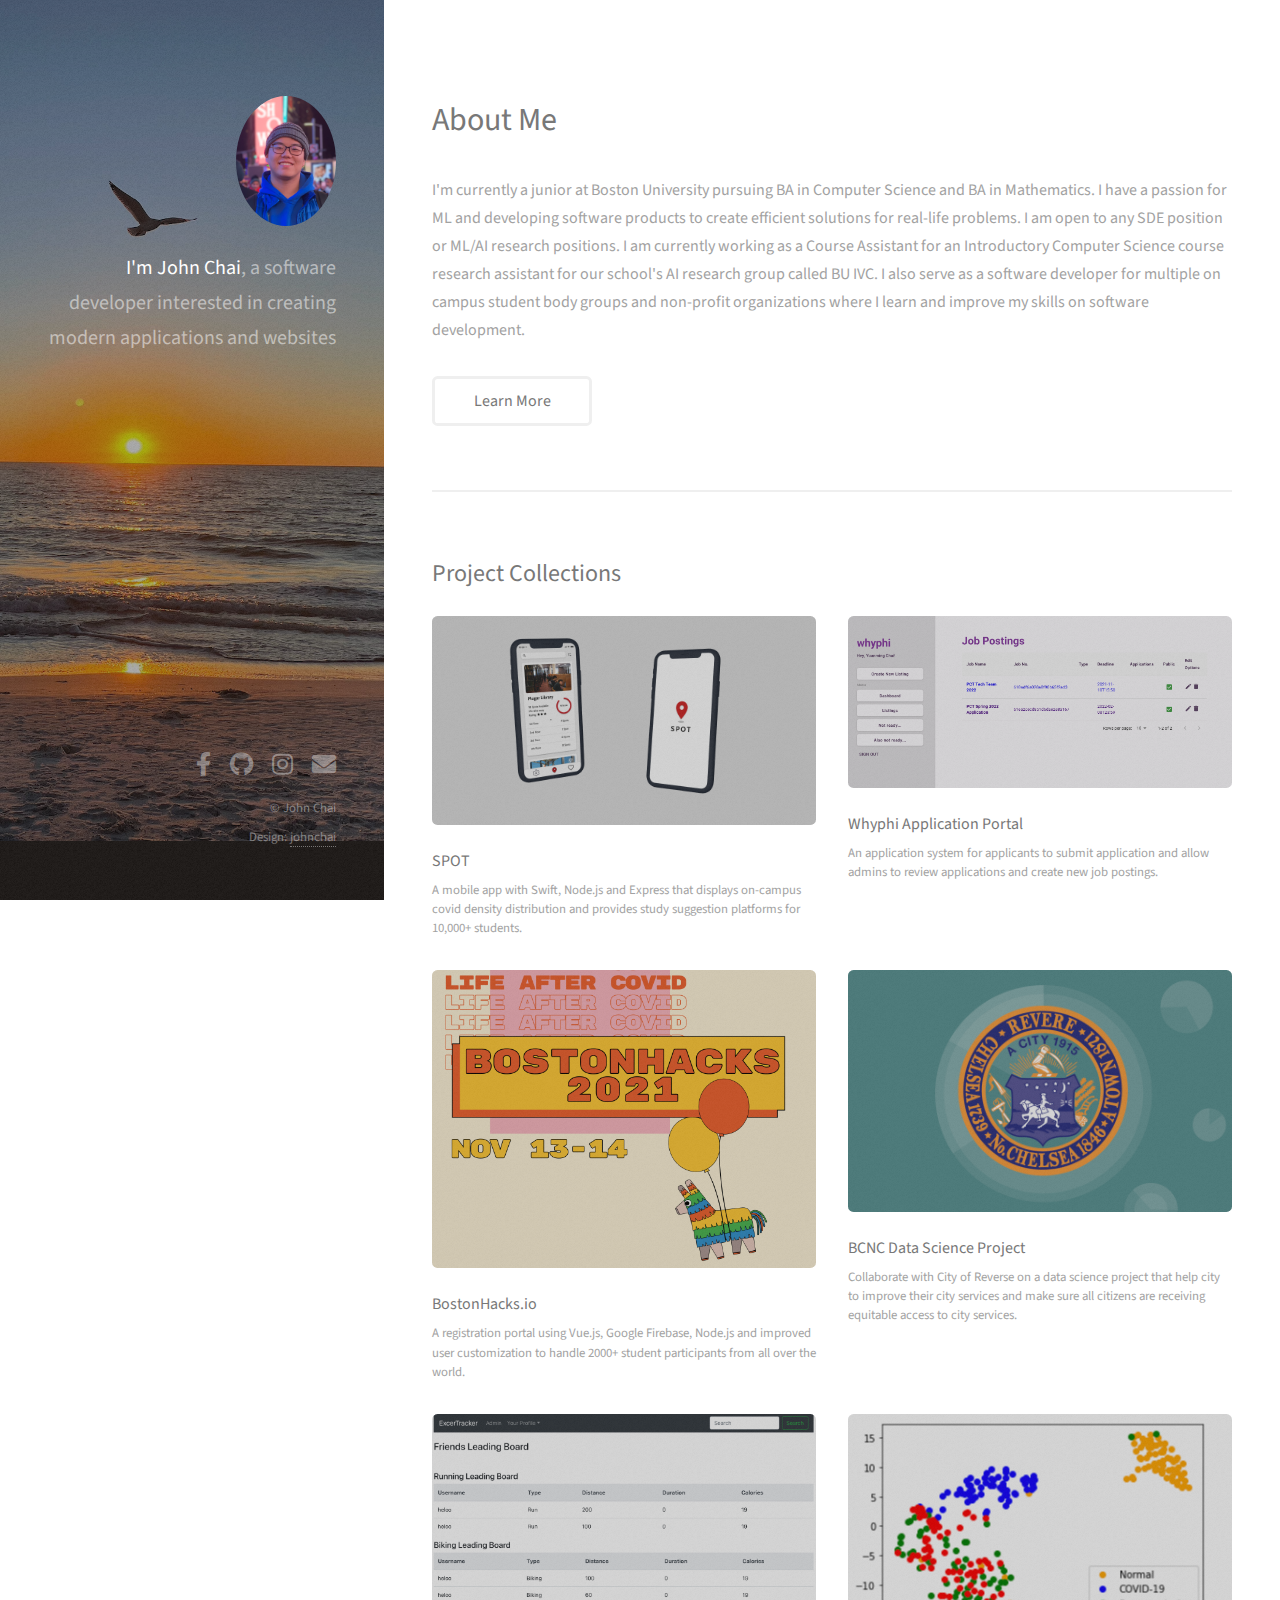
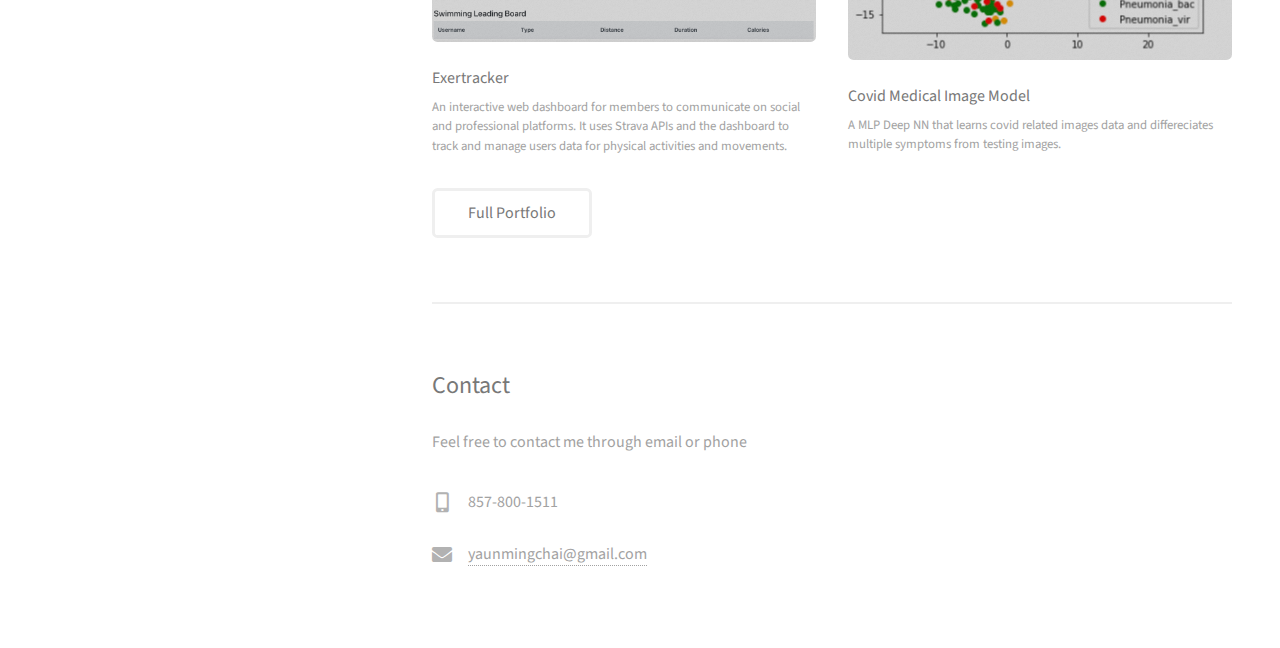
==== index.html @ cd7d4462 "reconfigure" ====
<!DOCTYPE HTML>
<!--
	Strata by HTML5 UP
	html5up.net | @ajlkn
	Free for personal and commercial use under the CCA 3.0 license (html5up.net/license)
-->
<html>
	<head>
		<title>John Chai</title>
		<meta charset="utf-8" />
		<meta name="viewport" content="width=device-width, initial-scale=1, user-scalable=no" />
		<link rel="stylesheet" href="assets/css/main.css" />
	</head>
	<body class="is-preload">

		<!-- Header -->
			<header id="header">
				<div class="inner">
					<a href="#" class="image avatar"><img src="images/avatar.jpg" alt="" /></a>
					<h1><strong>I'm John Chai</strong>, a software developer interested in creating modern applications and websites<br />
			
				</div>
			</header>

		<!-- Main -->
			<div id="main">

				<!-- One -->
					<section id="one">
						<header class="major">
							<h2>About Me</h2>
						</header>
						<p>I'm currently a junior at Boston University pursuing BA in Computer Science and BA in Mathematics. 
						I have a passion for ML and developing software products to create efficient solutions for real-life problems. I am 
						open to any SDE position or ML/AI research positions. I am currently working as a Course Assistant for an Introductory Computer Science course research assistant for our school's AI research group called BU IVC.
						I also serve as a software developer for multiple on campus student body groups and non-profit organizations where I learn and improve my skills on software development.</p>
						<ul class="actions">
							<li><a href="#" class="button">Learn More</a></li>
						</ul>
					</section>

				
					<!-- <section id="one-p2">
						<header class="major">
							<h2>Experiences</h2>
						</header>
						<hr />
							<h4>RedHat - Software Engineer</h4>
							<h4>BU Spark - Product Manager</h4>
							<h4>BU IVC - Research Assistant</h4>
						<hr />
					</section> -->

				<!-- Two -->
					<section id="two">
						<h2>Project Collections</h2>
						<div class="row">
							<article class="col-6 col-12-xsmall work-item">
								<a href="images/fulls/spot-app.jpg" class="image fit thumb"><img src="images/thumbs/spot-app.jpg" alt="" /></a>
								<a href="https://github.com/Spark-Spot"><h3>SPOT</h3></a>
								<p>A mobile app with Swift, Node.js and Express that displays on-campus covid density distribution and provides study suggestion platforms for 10,000+ students.</p>
							</article>
							<article class="col-6 col-12-xsmall work-item">
								<a href="images/fulls/why-phi.jpg" class="image fit thumb"><img src="images/thumbs/why-phi.jpg" alt="" /></a>
								<a href="https://www.why-phi.com/"><h3>Whyphi Application Portal</h3></a>
								<p>An application system for applicants to submit application and allow admins to review applications and create new job postings.</p>
							</article>
							<article class="col-6 col-12-xsmall work-item">
								<a href="images/fulls/bostonhacks.jpg" class="image fit thumb"><img src="images/thumbs/bostonhacks.jpg" alt="" /></a>
								<a href="https://bostonhacks.io/"><h3>BostonHacks.io</h3></a>
								<p>A registration portal using Vue.js, Google Firebase, Node.js and improved user customization to handle 2000+ student participants from all over the world.</p>
							</article>
							<article class="col-6 col-12-xsmall work-item">
								<a href="images/fulls/ds.jpg" class="image fit thumb"><img src="images/thumbs/ds.jpg" alt="" /></a>
								<a href="https://github.com/relishyeah/CS506Spring2021Repository/tree/master/City%20of%20Revere%20Service%20Data%20Project
								"><h3>BCNC Data Science Project</h3></a>
								<p>Collaborate with City of Reverse on a data science project that help city to improve their city services and make sure all citizens are receiving equitable access to city services.</p>
							</article>
							<article class="col-6 col-12-xsmall work-item">
								<a href="images/fulls/exer.jpg" class="image fit thumb"><img src="images/thumbs/exer.jpg" alt="" /></a>
								<a href="https://github.com/ychai23/exercise-tracker"><h3>Exertracker</h3></a>
								<p>An interactive web dashboard for members to communicate on social and professional platforms. It uses Strava APIs and the dashboard to track and manage users data for physical activities and movements.</p>
							</article>
							<article class="col-6 col-12-xsmall work-item">
								<a href="images/fulls/cluster.jpg" class="image fit thumb"><img src="images/thumbs/cluster.jpg" alt="" /></a>
								<a href="https://drive.google.com/drive/folders/11PbTrbh6qh9ChHrZSF-JGYAk5ODdyg8t?usp=sharing"><h3>Covid Medical Image Model</h3></a>
								<p>A MLP Deep NN that learns covid related images data and differeciates multiple symptoms from testing images.</p>
							</article>
						</div>
						<ul class="actions">
							<li><a href="https://github.com/ychai23" class="button">Full Portfolio</a></li>
						</ul>
					</section>

				<!-- Three -->
					<section id="three">
						<h2>Contact</h2>
						<p>Feel free to contact me through email or phone</p>
						<div class="row">
							<div class="col-4 col-12-small">
								<ul class="labeled-icons">
									<li>
										<h3 class="icon solid fa-mobile-alt"><span class="label">Phone</span></h3>
										857-800-1511
									</li>
									<li>
										<h3 class="icon solid fa-envelope"><span class="label">Email</span></h3>
										<a href="#">yaunmingchai@gmail.com</a>
									</li>
								</ul>
							</div>
						</div>
					</section>

				<!-- Four -->
				<!--
					<section id="four">
						<h2>Elements</h2>

						<section>
							<h4>Text</h4>
							<p>This is <b>bold</b> and this is <strong>strong</strong>. This is <i>italic</i> and this is <em>emphasized</em>.
							This is <sup>superscript</sup> text and this is <sub>subscript</sub> text.
							This is <u>underlined</u> and this is code: <code>for (;;) { ... }</code>. Finally, <a href="#">this is a link</a>.</p>
							<hr />
							<header>
								<h4>Heading with a Subtitle</h4>
								<p>Lorem ipsum dolor sit amet nullam id egestas urna aliquam</p>
							</header>
							<p>Nunc lacinia ante nunc ac lobortis. Interdum adipiscing gravida odio porttitor sem non mi integer non faucibus ornare mi ut ante amet placerat aliquet. Volutpat eu sed ante lacinia sapien lorem accumsan varius montes viverra nibh in adipiscing blandit tempus accumsan.</p>
							<header>
								<h5>Heading with a Subtitle</h5>
								<p>Lorem ipsum dolor sit amet nullam id egestas urna aliquam</p>
							</header>
							<p>Nunc lacinia ante nunc ac lobortis. Interdum adipiscing gravida odio porttitor sem non mi integer non faucibus ornare mi ut ante amet placerat aliquet. Volutpat eu sed ante lacinia sapien lorem accumsan varius montes viverra nibh in adipiscing blandit tempus accumsan.</p>
							<hr />
							<h2>Heading Level 2</h2>
							<h3>Heading Level 3</h3>
							<h4>Heading Level 4</h4>
							<h5>Heading Level 5</h5>
							<h6>Heading Level 6</h6>
							<hr />
							<h5>Blockquote</h5>
							<blockquote>Fringilla nisl. Donec accumsan interdum nisi, quis tincidunt felis sagittis eget tempus euismod. Vestibulum ante ipsum primis in faucibus vestibulum. Blandit adipiscing eu felis iaculis volutpat ac adipiscing accumsan faucibus. Vestibulum ante ipsum primis in faucibus lorem ipsum dolor sit amet nullam adipiscing eu felis.</blockquote>
							<h5>Preformatted</h5>
							<pre><code>i = 0;

while (!deck.isInOrder()) {
print 'Iteration ' + i;
deck.shuffle();
i++;
}

print 'It took ' + i + ' iterations to sort the deck.';</code></pre>
						</section>

						<section>
							<h4>Lists</h4>
							<div class="row">
								<div class="col-6 col-12-xsmall">
									<h5>Unordered</h5>
									<ul>
										<li>Dolor pulvinar etiam magna etiam.</li>
										<li>Sagittis adipiscing lorem eleifend.</li>
										<li>Felis enim feugiat dolore viverra.</li>
									</ul>
									<h5>Alternate</h5>
									<ul class="alt">
										<li>Dolor pulvinar etiam magna etiam.</li>
										<li>Sagittis adipiscing lorem eleifend.</li>
										<li>Felis enim feugiat dolore viverra.</li>
									</ul>
								</div>
								<div class="col-6 col-12-xsmall">
									<h5>Ordered</h5>
									<ol>
										<li>Dolor pulvinar etiam magna etiam.</li>
										<li>Etiam vel felis at lorem sed viverra.</li>
										<li>Felis enim feugiat dolore viverra.</li>
										<li>Dolor pulvinar etiam magna etiam.</li>
										<li>Etiam vel felis at lorem sed viverra.</li>
										<li>Felis enim feugiat dolore viverra.</li>
									</ol>
									<h5>Icons</h5>
									<ul class="icons">
										<li><a href="#" class="icon brands fa-twitter"><span class="label">Twitter</span></a></li>
										<li><a href="#" class="icon brands fa-facebook-f"><span class="label">Facebook</span></a></li>
										<li><a href="#" class="icon brands fa-instagram"><span class="label">Instagram</span></a></li>
										<li><a href="#" class="icon brands fa-github"><span class="label">Github</span></a></li>
										<li><a href="#" class="icon brands fa-dribbble"><span class="label">Dribbble</span></a></li>
										<li><a href="#" class="icon brands fa-tumblr"><span class="label">Tumblr</span></a></li>
									</ul>
								</div>
							</div>
							<h5>Actions</h5>
							<ul class="actions">
								<li><a href="#" class="button primary">Default</a></li>
								<li><a href="#" class="button">Default</a></li>
							</ul>
							<ul class="actions small">
								<li><a href="#" class="button primary small">Small</a></li>
								<li><a href="#" class="button small">Small</a></li>
							</ul>
							<div class="row">
								<div class="col-6 col-12-small">
									<ul class="actions stacked">
										<li><a href="#" class="button primary">Default</a></li>
										<li><a href="#" class="button">Default</a></li>
									</ul>
								</div>
								<div class="col-6 col-12-small">
									<ul class="actions stacked">
										<li><a href="#" class="button primary small">Small</a></li>
										<li><a href="#" class="button small">Small</a></li>
									</ul>
								</div>
								<div class="col-6 col-12-small">
									<ul class="actions stacked">
										<li><a href="#" class="button primary fit">Default</a></li>
										<li><a href="#" class="button fit">Default</a></li>
									</ul>
								</div>
								<div class="col-6 col-12-small">
									<ul class="actions stacked">
										<li><a href="#" class="button primary small fit">Small</a></li>
										<li><a href="#" class="button small fit">Small</a></li>
									</ul>
								</div>
							</div>
						</section>

						<section>
							<h4>Table</h4>
							<h5>Default</h5>
							<div class="table-wrapper">
								<table>
									<thead>
										<tr>
											<th>Name</th>
											<th>Description</th>
											<th>Price</th>
										</tr>
									</thead>
									<tbody>
										<tr>
											<td>Item One</td>
											<td>Ante turpis integer aliquet porttitor.</td>
											<td>29.99</td>
										</tr>
										<tr>
											<td>Item Two</td>
											<td>Vis ac commodo adipiscing arcu aliquet.</td>
											<td>19.99</td>
										</tr>
										<tr>
											<td>Item Three</td>
											<td> Morbi faucibus arcu accumsan lorem.</td>
											<td>29.99</td>
										</tr>
										<tr>
											<td>Item Four</td>
											<td>Vitae integer tempus condimentum.</td>
											<td>19.99</td>
										</tr>
										<tr>
											<td>Item Five</td>
											<td>Ante turpis integer aliquet porttitor.</td>
											<td>29.99</td>
										</tr>
									</tbody>
									<tfoot>
										<tr>
											<td colspan="2"></td>
											<td>100.00</td>
										</tr>
									</tfoot>
								</table>
							</div>

							<h5>Alternate</h5>
							<div class="table-wrapper">
								<table class="alt">
									<thead>
										<tr>
											<th>Name</th>
											<th>Description</th>
											<th>Price</th>
										</tr>
									</thead>
									<tbody>
										<tr>
											<td>Item One</td>
											<td>Ante turpis integer aliquet porttitor.</td>
											<td>29.99</td>
										</tr>
										<tr>
											<td>Item Two</td>
											<td>Vis ac commodo adipiscing arcu aliquet.</td>
											<td>19.99</td>
										</tr>
										<tr>
											<td>Item Three</td>
											<td> Morbi faucibus arcu accumsan lorem.</td>
											<td>29.99</td>
										</tr>
										<tr>
											<td>Item Four</td>
											<td>Vitae integer tempus condimentum.</td>
											<td>19.99</td>
										</tr>
										<tr>
											<td>Item Five</td>
											<td>Ante turpis integer aliquet porttitor.</td>
											<td>29.99</td>
										</tr>
									</tbody>
									<tfoot>
										<tr>
											<td colspan="2"></td>
											<td>100.00</td>
										</tr>
									</tfoot>
								</table>
							</div>
						</section>

						<section>
							<h4>Buttons</h4>
							<ul class="actions">
								<li><a href="#" class="button primary">Primary</a></li>
								<li><a href="#" class="button">Default</a></li>
							</ul>
							<ul class="actions">
								<li><a href="#" class="button large">Large</a></li>
								<li><a href="#" class="button">Default</a></li>
								<li><a href="#" class="button small">Small</a></li>
							</ul>
							<ul class="actions fit">
								<li><a href="#" class="button primary fit">Fit</a></li>
								<li><a href="#" class="button fit">Fit</a></li>
							</ul>
							<ul class="actions fit small">
								<li><a href="#" class="button primary fit small">Fit + Small</a></li>
								<li><a href="#" class="button fit small">Fit + Small</a></li>
							</ul>
							<ul class="actions">
								<li><a href="#" class="button primary icon solid fa-download">Icon</a></li>
								<li><a href="#" class="button icon solid fa-download">Icon</a></li>
							</ul>
							<ul class="actions">
								<li><span class="button primary disabled">Primary</span></li>
								<li><span class="button disabled">Default</span></li>
							</ul>
						</section>

						<section>
							<h4>Form</h4>
							<form method="post" action="#">
								<div class="row gtr-uniform gtr-50">
									<div class="col-6 col-12-xsmall">
										<input type="text" name="demo-name" id="demo-name" value="" placeholder="Name" />
									</div>
									<div class="col-6 col-12-xsmall">
										<input type="email" name="demo-email" id="demo-email" value="" placeholder="Email" />
									</div>
									<div class="col-12">
										<select name="demo-category" id="demo-category">
											<option value="">- Category -</option>
											<option value="1">Manufacturing</option>
											<option value="1">Shipping</option>
											<option value="1">Administration</option>
											<option value="1">Human Resources</option>
										</select>
									</div>
									<div class="col-4 col-12-small">
										<input type="radio" id="demo-priority-low" name="demo-priority" checked>
										<label for="demo-priority-low">Low Priority</label>
									</div>
									<div class="col-4 col-12-small">
										<input type="radio" id="demo-priority-normal" name="demo-priority">
										<label for="demo-priority-normal">Normal Priority</label>
									</div>
									<div class="col-4 col-12-small">
										<input type="radio" id="demo-priority-high" name="demo-priority">
										<label for="demo-priority-high">High Priority</label>
									</div>
									<div class="col-6 col-12-small">
										<input type="checkbox" id="demo-copy" name="demo-copy">
										<label for="demo-copy">Email me a copy of this message</label>
									</div>
									<div class="col-6 col-12-small">
										<input type="checkbox" id="demo-human" name="demo-human" checked>
										<label for="demo-human">I am a human and not a robot</label>
									</div>
									<div class="col-12">
										<textarea name="demo-message" id="demo-message" placeholder="Enter your message" rows="6"></textarea>
									</div>
									<div class="col-12">
										<ul class="actions">
											<li><input type="submit" value="Send Message" class="primary" /></li>
											<li><input type="reset" value="Reset" /></li>
										</ul>
									</div>
								</div>
							</form>
						</section>

						<section>
							<h4>Image</h4>
							<h5>Fit</h5>
							<div class="box alt">
								<div class="row gtr-50 gtr-uniform">
									<div class="col-12"><span class="image fit"><img src="images/fulls/05.jpg" alt="" /></span></div>
									<div class="col-4"><span class="image fit"><img src="images/thumbs/01.jpg" alt="" /></span></div>
									<div class="col-4"><span class="image fit"><img src="images/thumbs/02.jpg" alt="" /></span></div>
									<div class="col-4"><span class="image fit"><img src="images/thumbs/03.jpg" alt="" /></span></div>
									<div class="col-4"><span class="image fit"><img src="images/thumbs/04.jpg" alt="" /></span></div>
									<div class="col-4"><span class="image fit"><img src="images/thumbs/05.jpg" alt="" /></span></div>
									<div class="col-4"><span class="image fit"><img src="images/thumbs/06.jpg" alt="" /></span></div>
									<div class="col-4"><span class="image fit"><img src="images/thumbs/03.jpg" alt="" /></span></div>
									<div class="col-4"><span class="image fit"><img src="images/thumbs/02.jpg" alt="" /></span></div>
									<div class="col-4"><span class="image fit"><img src="images/thumbs/01.jpg" alt="" /></span></div>
								</div>
							</div>
							<h5>Left &amp; Right</h5>
							<p><span class="image left"><img src="images/avatar.jpg" alt="" /></span>Fringilla nisl. Donec accumsan interdum nisi, quis tincidunt felis sagittis eget. tempus euismod. Vestibulum ante ipsum primis in faucibus vestibulum. Blandit adipiscing eu felis iaculis volutpat ac adipiscing accumsan eu faucibus. Integer ac pellentesque praesent tincidunt felis sagittis eget. tempus euismod. Vestibulum ante ipsum primis in faucibus vestibulum. Blandit adipiscing eu felis iaculis volutpat ac adipiscing accumsan eu faucibus. Integer ac pellentesque praesent. Donec accumsan interdum nisi, quis tincidunt felis sagittis eget. tempus euismod. Vestibulum ante ipsum primis in faucibus vestibulum. Blandit adipiscing eu felis iaculis volutpat ac adipiscing accumsan eu faucibus. Integer ac pellentesque praesent tincidunt felis sagittis eget. tempus euismod. Vestibulum ante ipsum primis in faucibus vestibulum. Blandit adipiscing eu felis iaculis volutpat ac adipiscing accumsan eu faucibus. Integer ac pellentesque praesent.</p>
							<p><span class="image right"><img src="images/avatar.jpg" alt="" /></span>Fringilla nisl. Donec accumsan interdum nisi, quis tincidunt felis sagittis eget. tempus euismod. Vestibulum ante ipsum primis in faucibus vestibulum. Blandit adipiscing eu felis iaculis volutpat ac adipiscing accumsan eu faucibus. Integer ac pellentesque praesent tincidunt felis sagittis eget. tempus euismod. Vestibulum ante ipsum primis in faucibus vestibulum. Blandit adipiscing eu felis iaculis volutpat ac adipiscing accumsan eu faucibus. Integer ac pellentesque praesent. Donec accumsan interdum nisi, quis tincidunt felis sagittis eget. tempus euismod. Vestibulum ante ipsum primis in faucibus vestibulum. Blandit adipiscing eu felis iaculis volutpat ac adipiscing accumsan eu faucibus. Integer ac pellentesque praesent tincidunt felis sagittis eget. tempus euismod. Vestibulum ante ipsum primis in faucibus vestibulum. Blandit adipiscing eu felis iaculis volutpat ac adipiscing accumsan eu faucibus. Integer ac pellentesque praesent.</p>
						</section>

					</section>
				-->

			</div>

		<!-- Footer -->
			<footer id="footer">
				<div class="inner">
					<ul class="icons">
						<li><a href="https://www.facebook.com/yuanming.chai/" class="icon brands fa-facebook-f"><span class="label">Facebook</span></a></li>
						<li><a href="https://github.com/ychai23" class="icon brands fa-github"><span class="label">Github</span></a></li>
						<li><a href="https://www.instagram.com/chai1891/" class="icon brands fa-instagram"><span class="label">Instagram</span></a></li>
						<li><a href="yaunmingchai@gmail.com" class="icon solid fa-envelope"><span class="label">Email</span></a></li>
					</ul>
					<ul class="copyright">
						<li>&copy; John Chai</li><li>Design: <a href="http://johnchai.github.io">johnchai</a></li>
					</ul>
				</div>
			</footer>

		<!-- Scripts -->
			<script src="assets/js/jquery.min.js"></script>
			<script src="assets/js/jquery.poptrox.min.js"></script>
			<script src="assets/js/browser.min.js"></script>
			<script src="assets/js/breakpoints.min.js"></script>
			<script src="assets/js/util.js"></script>
			<script src="assets/js/main.js"></script>

	</body>
</html>
---- assets/css/main.css ----
@import url("fontawesome-all.min.css");
@import url("https://fonts.googleapis.com/css?family=Source+Sans+Pro:400,400italic");

/*
	Strata by HTML5 UP
	html5up.net | @ajlkn
	Free for personal and commercial use under the CCA 3.0 license (html5up.net/license)
*/

html, body, div, span, applet, object,
iframe, h1, h2, h3, h4, h5, h6, p, blockquote,
pre, a, abbr, acronym, address, big, cite,
code, del, dfn, em, img, ins, kbd, q, s, samp,
small, strike, strong, sub, sup, tt, var, b,
u, i, center, dl, dt, dd, ol, ul, li, fieldset,
form, label, legend, table, caption, tbody,
tfoot, thead, tr, th, td, article, aside,
canvas, details, embed, figure, figcaption,
footer, header, hgroup, menu, nav, output, ruby,
section, summary, time, mark, audio, video {
	margin: 0;
	padding: 0;
	border: 0;
	font-size: 100%;
	font: inherit;
	vertical-align: baseline;}

article, aside, details, figcaption, figure,
footer, header, hgroup, menu, nav, section {
	display: block;}

body {
	line-height: 1;
}

ol, ul {
	list-style: none;
}

blockquote, q {
	quotes: none;
}

	blockquote:before, blockquote:after, q:before, q:after {
		content: '';
		content: none;
	}

table {
	border-collapse: collapse;
	border-spacing: 0;
}

body {
	-webkit-text-size-adjust: none;
}

mark {
	background-color: transparent;
	color: inherit;
}

input::-moz-focus-inner {
	border: 0;
	padding: 0;
}

input, select, textarea {
	-moz-appearance: none;
	-webkit-appearance: none;
	-ms-appearance: none;
	appearance: none;
}

/* Basic */

	html {
		box-sizing: border-box;
	}

	*, *:before, *:after {
		box-sizing: inherit;
	}

	body {
		background: #fff;
	}

		body.is-preload *, body.is-preload *:before, body.is-preload *:after {
			-moz-animation: none !important;
			-webkit-animation: none !important;
			-ms-animation: none !important;
			animation: none !important;
			-moz-transition: none !important;
			-webkit-transition: none !important;
			-ms-transition: none !important;
			transition: none !important;
		}

	body, input, select, textarea {
		color: #a2a2a2;
		font-family: "Source Sans Pro", Helvetica, sans-serif;
		font-size: 16pt;
		font-weight: 400;
		line-height: 1.75em;
	}

	a {
		-moz-transition: color 0.2s ease-in-out, border-color 0.2s ease-in-out;
		-webkit-transition: color 0.2s ease-in-out, border-color 0.2s ease-in-out;
		-ms-transition: color 0.2s ease-in-out, border-color 0.2s ease-in-out;
		transition: color 0.2s ease-in-out, border-color 0.2s ease-in-out;
		border-bottom: dotted 1px;
		color: #49bf9d;
		text-decoration: none;
	}

		a:hover {
			border-bottom-color: transparent;
			color: #49bf9d !important;
			text-decoration: none;
		}

	strong, b {
		color: #787878;
		font-weight: 400;
	}

	em, i {
		font-style: italic;
	}

	p {
		margin: 0 0 2em 0;
	}

	h1, h2, h3, h4, h5, h6 {
		color: #787878;
		font-weight: 400;
		line-height: 1em;
		margin: 0 0 1em 0;
	}

		h1 a, h2 a, h3 a, h4 a, h5 a, h6 a {
			color: inherit;
			text-decoration: none;
		}

	h1 {
		font-size: 2em;
		line-height: 1.5em;
	}

	h2 {
		font-size: 1.5em;
		line-height: 1.5em;
	}

	h3 {
		font-size: 1.25em;
		line-height: 1.5em;
	}

	h4 {
		font-size: 1.1em;
		line-height: 1.5em;
	}

	h5 {
		font-size: 0.9em;
		line-height: 1.5em;
	}

	h6 {
		font-size: 0.7em;
		line-height: 1.5em;
	}

	sub {
		font-size: 0.8em;
		position: relative;
		top: 0.5em;
	}

	sup {
		font-size: 0.8em;
		position: relative;
		top: -0.5em;
	}

	hr {
		border: 0;
		border-bottom: solid 2px #efefef;
		margin: 2em 0;
	}

		hr.major {
			margin: 3em 0;
		}

	blockquote {
		border-left: solid 6px #efefef;
		font-style: italic;
		margin: 0 0 2em 0;
		padding: 0.5em 0 0.5em 1.5em;
	}

	code {
		background: #f7f7f7;
		border-radius: 0.35em;
		border: solid 2px #efefef;
		font-family: "Courier New", monospace;
		font-size: 0.9em;
		margin: 0 0.25em;
		padding: 0.25em 0.65em;
	}

	pre {
		-webkit-overflow-scrolling: touch;
		font-family: "Courier New", monospace;
		font-size: 0.9em;
		margin: 0 0 2em 0;
	}

		pre code {
			display: block;
			line-height: 1.75em;
			padding: 1em 1.5em;
			overflow-x: auto;
		}

	.align-left {
		text-align: left;
	}

	.align-center {
		text-align: center;
	}

	.align-right {
		text-align: right;
	}

/* Container */

	.container {
		margin: 0 auto;
		max-width: calc(100% - 4em);
		width: 100%;
	}

		.container.xsmall {
			width: 25%;
		}

		.container.small {
			width: 50%;
		}

		.container.medium {
			width: 75%;
		}

		.container.large {
			width: 125%;
		}

		.container.xlarge {
			width: 150%;
		}

		.container.max {
			width: 100%;
		}

		@media screen and (max-width: 980px) {

			.container {
				width: 100% !important;
				max-width: 100% !important;
			}

		}

		@media screen and (max-width: 480px) {

			.container {
				max-width: calc(100% - 3em);
			}

		}

/* Row */

	.row {
		display: flex;
		flex-wrap: wrap;
		box-sizing: border-box;
		align-items: stretch;
	}

		.row > * {
			box-sizing: border-box;
		}

		.row.gtr-uniform > * > :last-child {
			margin-bottom: 0;
		}

		.row.aln-left {
			justify-content: flex-start;
		}

		.row.aln-center {
			justify-content: center;
		}

		.row.aln-right {
			justify-content: flex-end;
		}

		.row.aln-top {
			align-items: flex-start;
		}

		.row.aln-middle {
			align-items: center;
		}

		.row.aln-bottom {
			align-items: flex-end;
		}

		.row > .imp {
			order: -1;
		}

		.row > .col-1 {
			width: 8.33333%;
		}

		.row > .off-1 {
			margin-left: 8.33333%;
		}

		.row > .col-2 {
			width: 16.66667%;
		}

		.row > .off-2 {
			margin-left: 16.66667%;
		}

		.row > .col-3 {
			width: 25%;
		}

		.row > .off-3 {
			margin-left: 25%;
		}

		.row > .col-4 {
			width: 33.33333%;
		}

		.row > .off-4 {
			margin-left: 33.33333%;
		}

		.row > .col-5 {
			width: 41.66667%;
		}

		.row > .off-5 {
			margin-left: 41.66667%;
		}

		.row > .col-6 {
			width: 50%;
		}

		.row > .off-6 {
			margin-left: 50%;
		}

		.row > .col-7 {
			width: 58.33333%;
		}

		.row > .off-7 {
			margin-left: 58.33333%;
		}

		.row > .col-8 {
			width: 66.66667%;
		}

		.row > .off-8 {
			margin-left: 66.66667%;
		}

		.row > .col-9 {
			width: 75%;
		}

		.row > .off-9 {
			margin-left: 75%;
		}

		.row > .col-10 {
			width: 83.33333%;
		}

		.row > .off-10 {
			margin-left: 83.33333%;
		}

		.row > .col-11 {
			width: 91.66667%;
		}

		.row > .off-11 {
			margin-left: 91.66667%;
		}

		.row > .col-12 {
			width: 100%;
		}

		.row > .off-12 {
			margin-left: 100%;
		}

		.row.gtr-0 {
			margin-top: 0;
			margin-left: 0em;
		}

			.row.gtr-0 > * {
				padding: 0 0 0 0em;
			}

			.row.gtr-0.gtr-uniform {
				margin-top: 0em;
			}

				.row.gtr-0.gtr-uniform > * {
					padding-top: 0em;
				}

		.row.gtr-25 {
			margin-top: 0;
			margin-left: -0.625em;
		}

			.row.gtr-25 > * {
				padding: 0 0 0 0.625em;
			}

			.row.gtr-25.gtr-uniform {
				margin-top: -0.625em;
			}

				.row.gtr-25.gtr-uniform > * {
					padding-top: 0.625em;
				}

		.row.gtr-50 {
			margin-top: 0;
			margin-left: -1.25em;
		}

			.row.gtr-50 > * {
				padding: 0 0 0 1.25em;
			}

			.row.gtr-50.gtr-uniform {
				margin-top: -1.25em;
			}

				.row.gtr-50.gtr-uniform > * {
					padding-top: 1.25em;
				}

		.row {
			margin-top: 0;
			margin-left: -2.5em;
		}

			.row > * {
				padding: 0 0 0 2.5em;
			}

			.row.gtr-uniform {
				margin-top: -2.5em;
			}

				.row.gtr-uniform > * {
					padding-top: 2.5em;
				}

		.row.gtr-150 {
			margin-top: 0;
			margin-left: -3.75em;
		}

			.row.gtr-150 > * {
				padding: 0 0 0 3.75em;
			}

			.row.gtr-150.gtr-uniform {
				margin-top: -3.75em;
			}

				.row.gtr-150.gtr-uniform > * {
					padding-top: 3.75em;
				}

		.row.gtr-200 {
			margin-top: 0;
			margin-left: -5em;
		}

			.row.gtr-200 > * {
				padding: 0 0 0 5em;
			}

			.row.gtr-200.gtr-uniform {
				margin-top: -5em;
			}

				.row.gtr-200.gtr-uniform > * {
					padding-top: 5em;
				}

		@media screen and (max-width: 1800px) {

			.row {
				display: flex;
				flex-wrap: wrap;
				box-sizing: border-box;
				align-items: stretch;
			}

				.row > * {
					box-sizing: border-box;
				}

				.row.gtr-uniform > * > :last-child {
					margin-bottom: 0;
				}

				.row.aln-left {
					justify-content: flex-start;
				}

				.row.aln-center {
					justify-content: center;
				}

				.row.aln-right {
					justify-content: flex-end;
				}

				.row.aln-top {
					align-items: flex-start;
				}

				.row.aln-middle {
					align-items: center;
				}

				.row.aln-bottom {
					align-items: flex-end;
				}

				.row > .imp-xlarge {
					order: -1;
				}

				.row > .col-1-xlarge {
					width: 8.33333%;
				}

				.row > .off-1-xlarge {
					margin-left: 8.33333%;
				}

				.row > .col-2-xlarge {
					width: 16.66667%;
				}

				.row > .off-2-xlarge {
					margin-left: 16.66667%;
				}

				.row > .col-3-xlarge {
					width: 25%;
				}

				.row > .off-3-xlarge {
					margin-left: 25%;
				}

				.row > .col-4-xlarge {
					width: 33.33333%;
				}

				.row > .off-4-xlarge {
					margin-left: 33.33333%;
				}

				.row > .col-5-xlarge {
					width: 41.66667%;
				}

				.row > .off-5-xlarge {
					margin-left: 41.66667%;
				}

				.row > .col-6-xlarge {
					width: 50%;
				}

				.row > .off-6-xlarge {
					margin-left: 50%;
				}

				.row > .col-7-xlarge {
					width: 58.33333%;
				}

				.row > .off-7-xlarge {
					margin-left: 58.33333%;
				}

				.row > .col-8-xlarge {
					width: 66.66667%;
				}

				.row > .off-8-xlarge {
					margin-left: 66.66667%;
				}

				.row > .col-9-xlarge {
					width: 75%;
				}

				.row > .off-9-xlarge {
					margin-left: 75%;
				}

				.row > .col-10-xlarge {
					width: 83.33333%;
				}

				.row > .off-10-xlarge {
					margin-left: 83.33333%;
				}

				.row > .col-11-xlarge {
					width: 91.66667%;
				}

				.row > .off-11-xlarge {
					margin-left: 91.66667%;
				}

				.row > .col-12-xlarge {
					width: 100%;
				}

				.row > .off-12-xlarge {
					margin-left: 100%;
				}

				.row.gtr-0 {
					margin-top: 0;
					margin-left: 0em;
				}

					.row.gtr-0 > * {
						padding: 0 0 0 0em;
					}

					.row.gtr-0.gtr-uniform {
						margin-top: 0em;
					}

						.row.gtr-0.gtr-uniform > * {
							padding-top: 0em;
						}

				.row.gtr-25 {
					margin-top: 0;
					margin-left: -0.625em;
				}

					.row.gtr-25 > * {
						padding: 0 0 0 0.625em;
					}

					.row.gtr-25.gtr-uniform {
						margin-top: -0.625em;
					}

						.row.gtr-25.gtr-uniform > * {
							padding-top: 0.625em;
						}

				.row.gtr-50 {
					margin-top: 0;
					margin-left: -1.25em;
				}

					.row.gtr-50 > * {
						padding: 0 0 0 1.25em;
					}

					.row.gtr-50.gtr-uniform {
						margin-top: -1.25em;
					}

						.row.gtr-50.gtr-uniform > * {
							padding-top: 1.25em;
						}

				.row {
					margin-top: 0;
					margin-left: -2.5em;
				}

					.row > * {
						padding: 0 0 0 2.5em;
					}

					.row.gtr-uniform {
						margin-top: -2.5em;
					}

						.row.gtr-uniform > * {
							padding-top: 2.5em;
						}

				.row.gtr-150 {
					margin-top: 0;
					margin-left: -3.75em;
				}

					.row.gtr-150 > * {
						padding: 0 0 0 3.75em;
					}

					.row.gtr-150.gtr-uniform {
						margin-top: -3.75em;
					}

						.row.gtr-150.gtr-uniform > * {
							padding-top: 3.75em;
						}

				.row.gtr-200 {
					margin-top: 0;
					margin-left: -5em;
				}

					.row.gtr-200 > * {
						padding: 0 0 0 5em;
					}

					.row.gtr-200.gtr-uniform {
						margin-top: -5em;
					}

						.row.gtr-200.gtr-uniform > * {
							padding-top: 5em;
						}

		}

		@media screen and (max-width: 1280px) {

			.row {
				display: flex;
				flex-wrap: wrap;
				box-sizing: border-box;
				align-items: stretch;
			}

				.row > * {
					box-sizing: border-box;
				}

				.row.gtr-uniform > * > :last-child {
					margin-bottom: 0;
				}

				.row.aln-left {
					justify-content: flex-start;
				}

				.row.aln-center {
					justify-content: center;
				}

				.row.aln-right {
					justify-content: flex-end;
				}

				.row.aln-top {
					align-items: flex-start;
				}

				.row.aln-middle {
					align-items: center;
				}

				.row.aln-bottom {
					align-items: flex-end;
				}

				.row > .imp-large {
					order: -1;
				}

				.row > .col-1-large {
					width: 8.33333%;
				}

				.row > .off-1-large {
					margin-left: 8.33333%;
				}

				.row > .col-2-large {
					width: 16.66667%;
				}

				.row > .off-2-large {
					margin-left: 16.66667%;
				}

				.row > .col-3-large {
					width: 25%;
				}

				.row > .off-3-large {
					margin-left: 25%;
				}

				.row > .col-4-large {
					width: 33.33333%;
				}

				.row > .off-4-large {
					margin-left: 33.33333%;
				}

				.row > .col-5-large {
					width: 41.66667%;
				}

				.row > .off-5-large {
					margin-left: 41.66667%;
				}

				.row > .col-6-large {
					width: 50%;
				}

				.row > .off-6-large {
					margin-left: 50%;
				}

				.row > .col-7-large {
					width: 58.33333%;
				}

				.row > .off-7-large {
					margin-left: 58.33333%;
				}

				.row > .col-8-large {
					width: 66.66667%;
				}

				.row > .off-8-large {
					margin-left: 66.66667%;
				}

				.row > .col-9-large {
					width: 75%;
				}

				.row > .off-9-large {
					margin-left: 75%;
				}

				.row > .col-10-large {
					width: 83.33333%;
				}

				.row > .off-10-large {
					margin-left: 83.33333%;
				}

				.row > .col-11-large {
					width: 91.66667%;
				}

				.row > .off-11-large {
					margin-left: 91.66667%;
				}

				.row > .col-12-large {
					width: 100%;
				}

				.row > .off-12-large {
					margin-left: 100%;
				}

				.row.gtr-0 {
					margin-top: 0;
					margin-left: 0em;
				}

					.row.gtr-0 > * {
						padding: 0 0 0 0em;
					}

					.row.gtr-0.gtr-uniform {
						margin-top: 0em;
					}

						.row.gtr-0.gtr-uniform > * {
							padding-top: 0em;
						}

				.row.gtr-25 {
					margin-top: 0;
					margin-left: -0.5em;
				}

					.row.gtr-25 > * {
						padding: 0 0 0 0.5em;
					}

					.row.gtr-25.gtr-uniform {
						margin-top: -0.5em;
					}

						.row.gtr-25.gtr-uniform > * {
							padding-top: 0.5em;
						}

				.row.gtr-50 {
					margin-top: 0;
					margin-left: -1em;
				}

					.row.gtr-50 > * {
						padding: 0 0 0 1em;
					}

					.row.gtr-50.gtr-uniform {
						margin-top: -1em;
					}

						.row.gtr-50.gtr-uniform > * {
							padding-top: 1em;
						}

				.row {
					margin-top: 0;
					margin-left: -2em;
				}

					.row > * {
						padding: 0 0 0 2em;
					}

					.row.gtr-uniform {
						margin-top: -2em;
					}

						.row.gtr-uniform > * {
							padding-top: 2em;
						}

				.row.gtr-150 {
					margin-top: 0;
					margin-left: -3em;
				}

					.row.gtr-150 > * {
						padding: 0 0 0 3em;
					}

					.row.gtr-150.gtr-uniform {
						margin-top: -3em;
					}

						.row.gtr-150.gtr-uniform > * {
							padding-top: 3em;
						}

				.row.gtr-200 {
					margin-top: 0;
					margin-left: -4em;
				}

					.row.gtr-200 > * {
						padding: 0 0 0 4em;
					}

					.row.gtr-200.gtr-uniform {
						margin-top: -4em;
					}

						.row.gtr-200.gtr-uniform > * {
							padding-top: 4em;
						}

		}

		@media screen and (max-width: 980px) {

			.row {
				display: flex;
				flex-wrap: wrap;
				box-sizing: border-box;
				align-items: stretch;
			}

				.row > * {
					box-sizing: border-box;
				}

				.row.gtr-uniform > * > :last-child {
					margin-bottom: 0;
				}

				.row.aln-left {
					justify-content: flex-start;
				}

				.row.aln-center {
					justify-content: center;
				}

				.row.aln-right {
					justify-content: flex-end;
				}

				.row.aln-top {
					align-items: flex-start;
				}

				.row.aln-middle {
					align-items: center;
				}

				.row.aln-bottom {
					align-items: flex-end;
				}

				.row > .imp-medium {
					order: -1;
				}

				.row > .col-1-medium {
					width: 8.33333%;
				}

				.row > .off-1-medium {
					margin-left: 8.33333%;
				}

				.row > .col-2-medium {
					width: 16.66667%;
				}

				.row > .off-2-medium {
					margin-left: 16.66667%;
				}

				.row > .col-3-medium {
					width: 25%;
				}

				.row > .off-3-medium {
					margin-left: 25%;
				}

				.row > .col-4-medium {
					width: 33.33333%;
				}

				.row > .off-4-medium {
					margin-left: 33.33333%;
				}

				.row > .col-5-medium {
					width: 41.66667%;
				}

				.row > .off-5-medium {
					margin-left: 41.66667%;
				}

				.row > .col-6-medium {
					width: 50%;
				}

				.row > .off-6-medium {
					margin-left: 50%;
				}

				.row > .col-7-medium {
					width: 58.33333%;
				}

				.row > .off-7-medium {
					margin-left: 58.33333%;
				}

				.row > .col-8-medium {
					width: 66.66667%;
				}

				.row > .off-8-medium {
					margin-left: 66.66667%;
				}

				.row > .col-9-medium {
					width: 75%;
				}

				.row > .off-9-medium {
					margin-left: 75%;
				}

				.row > .col-10-medium {
					width: 83.33333%;
				}

				.row > .off-10-medium {
					margin-left: 83.33333%;
				}

				.row > .col-11-medium {
					width: 91.66667%;
				}

				.row > .off-11-medium {
					margin-left: 91.66667%;
				}

				.row > .col-12-medium {
					width: 100%;
				}

				.row > .off-12-medium {
					margin-left: 100%;
				}

				.row.gtr-0 {
					margin-top: 0;
					margin-left: 0em;
				}

					.row.gtr-0 > * {
						padding: 0 0 0 0em;
					}

					.row.gtr-0.gtr-uniform {
						margin-top: 0em;
					}

						.row.gtr-0.gtr-uniform > * {
							padding-top: 0em;
						}

				.row.gtr-25 {
					margin-top: 0;
					margin-left: -0.5em;
				}

					.row.gtr-25 > * {
						padding: 0 0 0 0.5em;
					}

					.row.gtr-25.gtr-uniform {
						margin-top: -0.5em;
					}

						.row.gtr-25.gtr-uniform > * {
							padding-top: 0.5em;
						}

				.row.gtr-50 {
					margin-top: 0;
					margin-left: -1em;
				}

					.row.gtr-50 > * {
						padding: 0 0 0 1em;
					}

					.row.gtr-50.gtr-uniform {
						margin-top: -1em;
					}

						.row.gtr-50.gtr-uniform > * {
							padding-top: 1em;
						}

				.row {
					margin-top: 0;
					margin-left: -2em;
				}

					.row > * {
						padding: 0 0 0 2em;
					}

					.row.gtr-uniform {
						margin-top: -2em;
					}

						.row.gtr-uniform > * {
							padding-top: 2em;
						}

				.row.gtr-150 {
					margin-top: 0;
					margin-left: -3em;
				}

					.row.gtr-150 > * {
						padding: 0 0 0 3em;
					}

					.row.gtr-150.gtr-uniform {
						margin-top: -3em;
					}

						.row.gtr-150.gtr-uniform > * {
							padding-top: 3em;
						}

				.row.gtr-200 {
					margin-top: 0;
					margin-left: -4em;
				}

					.row.gtr-200 > * {
						padding: 0 0 0 4em;
					}

					.row.gtr-200.gtr-uniform {
						margin-top: -4em;
					}

						.row.gtr-200.gtr-uniform > * {
							padding-top: 4em;
						}

		}

		@media screen and (max-width: 736px) {

			.row {
				display: flex;
				flex-wrap: wrap;
				box-sizing: border-box;
				align-items: stretch;
			}

				.row > * {
					box-sizing: border-box;
				}

				.row.gtr-uniform > * > :last-child {
					margin-bottom: 0;
				}

				.row.aln-left {
					justify-content: flex-start;
				}

				.row.aln-center {
					justify-content: center;
				}

				.row.aln-right {
					justify-content: flex-end;
				}

				.row.aln-top {
					align-items: flex-start;
				}

				.row.aln-middle {
					align-items: center;
				}

				.row.aln-bottom {
					align-items: flex-end;
				}

				.row > .imp-small {
					order: -1;
				}

				.row > .col-1-small {
					width: 8.33333%;
				}

				.row > .off-1-small {
					margin-left: 8.33333%;
				}

				.row > .col-2-small {
					width: 16.66667%;
				}

				.row > .off-2-small {
					margin-left: 16.66667%;
				}

				.row > .col-3-small {
					width: 25%;
				}

				.row > .off-3-small {
					margin-left: 25%;
				}

				.row > .col-4-small {
					width: 33.33333%;
				}

				.row > .off-4-small {
					margin-left: 33.33333%;
				}

				.row > .col-5-small {
					width: 41.66667%;
				}

				.row > .off-5-small {
					margin-left: 41.66667%;
				}

				.row > .col-6-small {
					width: 50%;
				}

				.row > .off-6-small {
					margin-left: 50%;
				}

				.row > .col-7-small {
					width: 58.33333%;
				}

				.row > .off-7-small {
					margin-left: 58.33333%;
				}

				.row > .col-8-small {
					width: 66.66667%;
				}

				.row > .off-8-small {
					margin-left: 66.66667%;
				}

				.row > .col-9-small {
					width: 75%;
				}

				.row > .off-9-small {
					margin-left: 75%;
				}

				.row > .col-10-small {
					width: 83.33333%;
				}

				.row > .off-10-small {
					margin-left: 83.33333%;
				}

				.row > .col-11-small {
					width: 91.66667%;
				}

				.row > .off-11-small {
					margin-left: 91.66667%;
				}

				.row > .col-12-small {
					width: 100%;
				}

				.row > .off-12-small {
					margin-left: 100%;
				}

				.row.gtr-0 {
					margin-top: 0;
					margin-left: 0em;
				}

					.row.gtr-0 > * {
						padding: 0 0 0 0em;
					}

					.row.gtr-0.gtr-uniform {
						margin-top: 0em;
					}

						.row.gtr-0.gtr-uniform > * {
							padding-top: 0em;
						}

				.row.gtr-25 {
					margin-top: 0;
					margin-left: -0.375em;
				}

					.row.gtr-25 > * {
						padding: 0 0 0 0.375em;
					}

					.row.gtr-25.gtr-uniform {
						margin-top: -0.375em;
					}

						.row.gtr-25.gtr-uniform > * {
							padding-top: 0.375em;
						}

				.row.gtr-50 {
					margin-top: 0;
					margin-left: -0.75em;
				}

					.row.gtr-50 > * {
						padding: 0 0 0 0.75em;
					}

					.row.gtr-50.gtr-uniform {
						margin-top: -0.75em;
					}

						.row.gtr-50.gtr-uniform > * {
							padding-top: 0.75em;
						}

				.row {
					margin-top: 0;
					margin-left: -1.5em;
				}

					.row > * {
						padding: 0 0 0 1.5em;
					}

					.row.gtr-uniform {
						margin-top: -1.5em;
					}

						.row.gtr-uniform > * {
							padding-top: 1.5em;
						}

				.row.gtr-150 {
					margin-top: 0;
					margin-left: -2.25em;
				}

					.row.gtr-150 > * {
						padding: 0 0 0 2.25em;
					}

					.row.gtr-150.gtr-uniform {
						margin-top: -2.25em;
					}

						.row.gtr-150.gtr-uniform > * {
							padding-top: 2.25em;
						}

				.row.gtr-200 {
					margin-top: 0;
					margin-left: -3em;
				}

					.row.gtr-200 > * {
						padding: 0 0 0 3em;
					}

					.row.gtr-200.gtr-uniform {
						margin-top: -3em;
					}

						.row.gtr-200.gtr-uniform > * {
							padding-top: 3em;
						}

		}

		@media screen and (max-width: 480px) {

			.row {
				display: flex;
				flex-wrap: wrap;
				box-sizing: border-box;
				align-items: stretch;
			}

				.row > * {
					box-sizing: border-box;
				}

				.row.gtr-uniform > * > :last-child {
					margin-bottom: 0;
				}

				.row.aln-left {
					justify-content: flex-start;
				}

				.row.aln-center {
					justify-content: center;
				}

				.row.aln-right {
					justify-content: flex-end;
				}

				.row.aln-top {
					align-items: flex-start;
				}

				.row.aln-middle {
					align-items: center;
				}

				.row.aln-bottom {
					align-items: flex-end;
				}

				.row > .imp-xsmall {
					order: -1;
				}

				.row > .col-1-xsmall {
					width: 8.33333%;
				}

				.row > .off-1-xsmall {
					margin-left: 8.33333%;
				}

				.row > .col-2-xsmall {
					width: 16.66667%;
				}

				.row > .off-2-xsmall {
					margin-left: 16.66667%;
				}

				.row > .col-3-xsmall {
					width: 25%;
				}

				.row > .off-3-xsmall {
					margin-left: 25%;
				}

				.row > .col-4-xsmall {
					width: 33.33333%;
				}

				.row > .off-4-xsmall {
					margin-left: 33.33333%;
				}

				.row > .col-5-xsmall {
					width: 41.66667%;
				}

				.row > .off-5-xsmall {
					margin-left: 41.66667%;
				}

				.row > .col-6-xsmall {
					width: 50%;
				}

				.row > .off-6-xsmall {
					margin-left: 50%;
				}

				.row > .col-7-xsmall {
					width: 58.33333%;
				}

				.row > .off-7-xsmall {
					margin-left: 58.33333%;
				}

				.row > .col-8-xsmall {
					width: 66.66667%;
				}

				.row > .off-8-xsmall {
					margin-left: 66.66667%;
				}

				.row > .col-9-xsmall {
					width: 75%;
				}

				.row > .off-9-xsmall {
					margin-left: 75%;
				}

				.row > .col-10-xsmall {
					width: 83.33333%;
				}

				.row > .off-10-xsmall {
					margin-left: 83.33333%;
				}

				.row > .col-11-xsmall {
					width: 91.66667%;
				}

				.row > .off-11-xsmall {
					margin-left: 91.66667%;
				}

				.row > .col-12-xsmall {
					width: 100%;
				}

				.row > .off-12-xsmall {
					margin-left: 100%;
				}

				.row.gtr-0 {
					margin-top: 0;
					margin-left: 0em;
				}

					.row.gtr-0 > * {
						padding: 0 0 0 0em;
					}

					.row.gtr-0.gtr-uniform {
						margin-top: 0em;
					}

						.row.gtr-0.gtr-uniform > * {
							padding-top: 0em;
						}

				.row.gtr-25 {
					margin-top: 0;
					margin-left: -0.375em;
				}

					.row.gtr-25 > * {
						padding: 0 0 0 0.375em;
					}

					.row.gtr-25.gtr-uniform {
						margin-top: -0.375em;
					}

						.row.gtr-25.gtr-uniform > * {
							padding-top: 0.375em;
						}

				.row.gtr-50 {
					margin-top: 0;
					margin-left: -0.75em;
				}

					.row.gtr-50 > * {
						padding: 0 0 0 0.75em;
					}

					.row.gtr-50.gtr-uniform {
						margin-top: -0.75em;
					}

						.row.gtr-50.gtr-uniform > * {
							padding-top: 0.75em;
						}

				.row {
					margin-top: 0;
					margin-left: -1.5em;
				}

					.row > * {
						padding: 0 0 0 1.5em;
					}

					.row.gtr-uniform {
						margin-top: -1.5em;
					}

						.row.gtr-uniform > * {
							padding-top: 1.5em;
						}

				.row.gtr-150 {
					margin-top: 0;
					margin-left: -2.25em;
				}

					.row.gtr-150 > * {
						padding: 0 0 0 2.25em;
					}

					.row.gtr-150.gtr-uniform {
						margin-top: -2.25em;
					}

						.row.gtr-150.gtr-uniform > * {
							padding-top: 2.25em;
						}

				.row.gtr-200 {
					margin-top: 0;
					margin-left: -3em;
				}

					.row.gtr-200 > * {
						padding: 0 0 0 3em;
					}

					.row.gtr-200.gtr-uniform {
						margin-top: -3em;
					}

						.row.gtr-200.gtr-uniform > * {
							padding-top: 3em;
						}

		}

/* Section/Article */

	section.special, article.special {
		text-align: center;
	}

	header p {
		color: #b2b2b2;
		position: relative;
		margin: 0 0 1.5em 0;
	}

	header h2 + p {
		font-size: 1.25em;
		margin-top: -1em;
		line-height: 1.5em;
	}

	header h3 + p {
		font-size: 1.1em;
		margin-top: -0.8em;
		line-height: 1.5em;
	}

	header h4 + p,
	header h5 + p,
	header h6 + p {
		font-size: 0.9em;
		margin-top: -0.6em;
		line-height: 1.5em;
	}

	header.major h2 {
		font-size: 2em;
	}

/* Form */

	form {
		margin: 0 0 2em 0;
	}

	label {
		color: #787878;
		display: block;
		font-size: 0.9em;
		font-weight: 400;
		margin: 0 0 1em 0;
	}

	input[type="text"],
	input[type="password"],
	input[type="email"],
	select,
	textarea {
		-moz-appearance: none;
		-webkit-appearance: none;
		-ms-appearance: none;
		appearance: none;
		background: #f7f7f7;
		border-radius: 0.35em;
		border: solid 2px transparent;
		color: inherit;
		display: block;
		outline: 0;
		padding: 0 0.75em;
		text-decoration: none;
		width: 100%;
	}

		input[type="text"]:invalid,
		input[type="password"]:invalid,
		input[type="email"]:invalid,
		select:invalid,
		textarea:invalid {
			box-shadow: none;
		}

		input[type="text"]:focus,
		input[type="password"]:focus,
		input[type="email"]:focus,
		select:focus,
		textarea:focus {
			border-color: #49bf9d;
		}

	select {
		background-image: url("data:image/svg+xml;charset=utf8,%3Csvg xmlns='http://www.w3.org/2000/svg' width='40' height='40' preserveAspectRatio='none' viewBox='0 0 40 40'%3E%3Cpath d='M9.4,12.3l10.4,10.4l10.4-10.4c0.2-0.2,0.5-0.4,0.9-0.4c0.3,0,0.6,0.1,0.9,0.4l3.3,3.3c0.2,0.2,0.4,0.5,0.4,0.9 c0,0.4-0.1,0.6-0.4,0.9L20.7,31.9c-0.2,0.2-0.5,0.4-0.9,0.4c-0.3,0-0.6-0.1-0.9-0.4L4.3,17.3c-0.2-0.2-0.4-0.5-0.4-0.9 c0-0.4,0.1-0.6,0.4-0.9l3.3-3.3c0.2-0.2,0.5-0.4,0.9-0.4S9.1,12.1,9.4,12.3z' fill='%23dfdfdf' /%3E%3C/svg%3E");
		background-size: 1.25rem;
		background-repeat: no-repeat;
		background-position: calc(100% - 1rem) center;
		height: 2.75em;
		padding-right: 2.75em;
		text-overflow: ellipsis;
	}

		select option {
			color: #787878;
			background: #fff;
		}

		select:focus::-ms-value {
			background-color: transparent;
		}

		select::-ms-expand {
			display: none;
		}

	input[type="text"],
	input[type="password"],
	input[type="email"],
	select {
		height: 2.75em;
	}

	textarea {
		padding: 0.75em;
	}

	input[type="checkbox"],
	input[type="radio"] {
		-moz-appearance: none;
		-webkit-appearance: none;
		-ms-appearance: none;
		appearance: none;
		display: block;
		float: left;
		margin-right: -2em;
		opacity: 0;
		width: 1em;
		z-index: -1;
	}

		input[type="checkbox"] + label,
		input[type="radio"] + label {
			text-decoration: none;
			color: #a2a2a2;
			cursor: pointer;
			display: inline-block;
			font-size: 1em;
			font-weight: 400;
			padding-left: 2.4em;
			padding-right: 0.75em;
			position: relative;
		}

			input[type="checkbox"] + label:before,
			input[type="radio"] + label:before {
				-moz-osx-font-smoothing: grayscale;
				-webkit-font-smoothing: antialiased;
				display: inline-block;
				font-style: normal;
				font-variant: normal;
				text-rendering: auto;
				line-height: 1;
				text-transform: none !important;
				font-family: 'Font Awesome 5 Free';
				font-weight: 900;
			}

			input[type="checkbox"] + label:before,
			input[type="radio"] + label:before {
				background: #f7f7f7;
				border-radius: 0.35em;
				border: solid 2px transparent;
				content: '';
				display: inline-block;
				font-size: 0.8em;
				height: 2.0625em;
				left: 0;
				line-height: 1.85625em;
				position: absolute;
				text-align: center;
				top: 0;
				width: 2.0625em;
			}

		input[type="checkbox"]:checked + label:before,
		input[type="radio"]:checked + label:before {
			background: #787878;
			border-color: #787878;
			color: #fff;
			content: '\f00c';
		}

		input[type="checkbox"]:focus + label:before,
		input[type="radio"]:focus + label:before {
			border-color: #49bf9d;
		}

	input[type="checkbox"] + label:before {
		border-radius: 0.35em;
	}

	input[type="radio"] + label:before {
		border-radius: 100%;
	}

	::-webkit-input-placeholder {
		color: #b2b2b2 !important;
		opacity: 1.0;
	}

	:-moz-placeholder {
		color: #b2b2b2 !important;
		opacity: 1.0;
	}

	::-moz-placeholder {
		color: #b2b2b2 !important;
		opacity: 1.0;
	}

	:-ms-input-placeholder {
		color: #b2b2b2 !important;
		opacity: 1.0;
	}

/* Box */

	.box {
		border-radius: 0.35em;
		border: solid 2px #efefef;
		margin-bottom: 2em;
		padding: 1.5em;
	}

		.box > :last-child,
		.box > :last-child > :last-child,
		.box > :last-child > :last-child > :last-child {
			margin-bottom: 0;
		}

		.box.alt {
			border: 0;
			border-radius: 0;
			padding: 0;
		}

/* Icon */

	.icon {
		text-decoration: none;
		border-bottom: none;
		position: relative;
	}

		.icon:before {
			-moz-osx-font-smoothing: grayscale;
			-webkit-font-smoothing: antialiased;
			display: inline-block;
			font-style: normal;
			font-variant: normal;
			text-rendering: auto;
			line-height: 1;
			text-transform: none !important;
			font-family: 'Font Awesome 5 Free';
			font-weight: 400;
		}

		.icon > .label {
			display: none;
		}

		.icon:before {
			line-height: inherit;
		}

		.icon.solid:before {
			font-weight: 900;
		}

		.icon.brands:before {
			font-family: 'Font Awesome 5 Brands';
		}

/* Image */

	.image {
		border-radius: 0.35em;
		border: 0;
		display: inline-block;
		position: relative;
	}

		.image:before {
			-moz-transition: opacity 0.2s ease-in-out;
			-webkit-transition: opacity 0.2s ease-in-out;
			-ms-transition: opacity 0.2s ease-in-out;
			transition: opacity 0.2s ease-in-out;
			background: url("images/overlay.png");
			border-radius: 0.35em;
			content: '';
			display: block;
			height: 100%;
			left: 0;
			opacity: 0.5;
			position: absolute;
			top: 0;
			width: 100%;
		}

		.image.thumb {
			text-align: center;
		}

			.image.thumb:after {
				-moz-transition: opacity 0.2s ease-in-out;
				-webkit-transition: opacity 0.2s ease-in-out;
				-ms-transition: opacity 0.2s ease-in-out;
				transition: opacity 0.2s ease-in-out;
				border-radius: 0.35em;
				border: solid 3px rgba(255, 255, 255, 0.5);
				color: #fff;
				content: 'View';
				display: inline-block;
				font-size: 0.8em;
				font-weight: 400;
				left: 50%;
				line-height: 2.25em;
				margin: -1.25em 0 0 -3em;
				opacity: 0;
				padding: 0 1.5em;
				position: absolute;
				text-align: center;
				text-decoration: none;
				top: 50%;
				white-space: nowrap;
			}

			.image.thumb:hover:after {
				opacity: 1.0;
			}

			.image.thumb:hover:before {
				background: url("images/overlay.png"), url("images/overlay.png");
				opacity: 1.0;
			}

		.image img {
			border-radius: 0.35em;
			display: block;
		}

		.image.left {
			float: left;
			margin: 0 1.5em 1em 0;
			top: 0.25em;
		}

		.image.right {
			float: right;
			margin: 0 0 1em 1.5em;
			top: 0.25em;
		}

		.image.left, .image.right {
			max-width: 40%;
		}

			.image.left img, .image.right img {
				width: 100%;
			}

		.image.fit {
			display: block;
			margin: 0 0 2em 0;
			width: 100%;
		}

			.image.fit img {
				width: 100%;
			}

		.image.avatar {
			border-radius: 100%;
		}

			.image.avatar:before {
				display: none;
			}

			.image.avatar img {
				border-radius: 100%;
				width: 100%;
			}

/* List */

	ol {
		list-style: decimal;
		margin: 0 0 2em 0;
		padding-left: 1.25em;
	}

		ol li {
			padding-left: 0.25em;
		}

	ul {
		list-style: disc;
		margin: 0 0 2em 0;
		padding-left: 1em;
	}

		ul li {
			padding-left: 0.5em;
		}

		ul.alt {
			list-style: none;
			padding-left: 0;
		}

			ul.alt li {
				border-top: solid 2px #efefef;
				padding: 0.5em 0;
			}

				ul.alt li:first-child {
					border-top: 0;
					padding-top: 0;
				}

	dl {
		margin: 0 0 2em 0;
	}

/* Icons */

	ul.icons {
		cursor: default;
		list-style: none;
		padding-left: 0;
	}

		ul.icons li {
			display: inline-block;
			padding: 0 1em 0 0;
		}

			ul.icons li:last-child {
				padding-right: 0;
			}

			ul.icons li .icon:before {
				font-size: 1.5em;
			}

/* Labeled Icons */

	ul.labeled-icons {
		list-style: none;
		padding: 0;
	}

		ul.labeled-icons li {
			line-height: 1.75em;
			margin: 1.5em 0 0 0;
			padding-left: 2.25em;
			position: relative;
		}

			ul.labeled-icons li:first-child {
				margin-top: 0;
			}

			ul.labeled-icons li a {
				color: inherit;
			}

			ul.labeled-icons li h3 {
				color: #b2b2b2;
				left: 0;
				position: absolute;
				text-align: center;
				top: 0;
				width: 1em;
			}

/* Actions */

	ul.actions {
		display: -moz-flex;
		display: -webkit-flex;
		display: -ms-flex;
		display: flex;
		cursor: default;
		list-style: none;
		margin-left: -1em;
		padding-left: 0;
	}

		ul.actions li {
			padding: 0 0 0 1em;
			vertical-align: middle;
		}

		ul.actions.special {
			-moz-justify-content: center;
			-webkit-justify-content: center;
			-ms-justify-content: center;
			justify-content: center;
			width: 100%;
			margin-left: 0;
		}

			ul.actions.special li:first-child {
				padding-left: 0;
			}

		ul.actions.stacked {
			-moz-flex-direction: column;
			-webkit-flex-direction: column;
			-ms-flex-direction: column;
			flex-direction: column;
			margin-left: 0;
		}

			ul.actions.stacked li {
				padding: 1.3em 0 0 0;
			}

				ul.actions.stacked li:first-child {
					padding-top: 0;
				}

		ul.actions.fit {
			width: calc(100% + 1em);
		}

			ul.actions.fit li {
				-moz-flex-grow: 1;
				-webkit-flex-grow: 1;
				-ms-flex-grow: 1;
				flex-grow: 1;
				-moz-flex-shrink: 1;
				-webkit-flex-shrink: 1;
				-ms-flex-shrink: 1;
				flex-shrink: 1;
				width: 100%;
			}

				ul.actions.fit li > * {
					width: 100%;
				}

			ul.actions.fit.stacked {
				width: 100%;
			}

		@media screen and (max-width: 480px) {

			ul.actions:not(.fixed) {
				-moz-flex-direction: column;
				-webkit-flex-direction: column;
				-ms-flex-direction: column;
				flex-direction: column;
				margin-left: 0;
				width: 100% !important;
			}

				ul.actions:not(.fixed) li {
					-moz-flex-grow: 1;
					-webkit-flex-grow: 1;
					-ms-flex-grow: 1;
					flex-grow: 1;
					-moz-flex-shrink: 1;
					-webkit-flex-shrink: 1;
					-ms-flex-shrink: 1;
					flex-shrink: 1;
					padding: 1em 0 0 0;
					text-align: center;
					width: 100%;
				}

					ul.actions:not(.fixed) li > * {
						width: 100%;
					}

					ul.actions:not(.fixed) li:first-child {
						padding-top: 0;
					}

					ul.actions:not(.fixed) li input[type="submit"],
					ul.actions:not(.fixed) li input[type="reset"],
					ul.actions:not(.fixed) li input[type="button"],
					ul.actions:not(.fixed) li button,
					ul.actions:not(.fixed) li .button {
						width: 100%;
					}

						ul.actions:not(.fixed) li input[type="submit"].icon:before,
						ul.actions:not(.fixed) li input[type="reset"].icon:before,
						ul.actions:not(.fixed) li input[type="button"].icon:before,
						ul.actions:not(.fixed) li button.icon:before,
						ul.actions:not(.fixed) li .button.icon:before {
							margin-left: -0.5em;
						}

		}

/* Table */

	.table-wrapper {
		-webkit-overflow-scrolling: touch;
		overflow-x: auto;
	}

	table {
		margin: 0 0 2em 0;
		width: 100%;
	}

		table tbody tr {
			border: solid 1px #efefef;
			border-left: 0;
			border-right: 0;
		}

			table tbody tr:nth-child(2n + 1) {
				background-color: #f7f7f7;
			}

		table td {
			padding: 0.75em 0.75em;
		}

		table th {
			color: #787878;
			font-size: 0.9em;
			font-weight: 400;
			padding: 0 0.75em 0.75em 0.75em;
			text-align: left;
		}

		table thead {
			border-bottom: solid 2px #efefef;
		}

		table tfoot {
			border-top: solid 2px #efefef;
		}

		table.alt {
			border-collapse: separate;
		}

			table.alt tbody tr td {
				border: solid 2px #efefef;
				border-left-width: 0;
				border-top-width: 0;
			}

				table.alt tbody tr td:first-child {
					border-left-width: 2px;
				}

			table.alt tbody tr:first-child td {
				border-top-width: 2px;
			}

			table.alt thead {
				border-bottom: 0;
			}

			table.alt tfoot {
				border-top: 0;
			}

/* Button */

	input[type="submit"],
	input[type="reset"],
	input[type="button"],
	.button {
		-moz-appearance: none;
		-webkit-appearance: none;
		-ms-appearance: none;
		appearance: none;
		-moz-transition: background-color 0.2s ease-in-out, color 0.2s ease-in-out, border-color 0.2s ease-in-out;
		-webkit-transition: background-color 0.2s ease-in-out, color 0.2s ease-in-out, border-color 0.2s ease-in-out;
		-ms-transition: background-color 0.2s ease-in-out, color 0.2s ease-in-out, border-color 0.2s ease-in-out;
		transition: background-color 0.2s ease-in-out, color 0.2s ease-in-out, border-color 0.2s ease-in-out;
		background-color: transparent;
		border-radius: 0.35em;
		border: solid 3px #efefef;
		color: #787878 !important;
		cursor: pointer;
		display: inline-block;
		font-weight: 400;
		height: 3.15em;
		height: calc(2.75em + 6px);
		line-height: 2.75em;
		min-width: 10em;
		padding: 0 1.5em;
		text-align: center;
		text-decoration: none;
		white-space: nowrap;
	}

		input[type="submit"]:hover,
		input[type="reset"]:hover,
		input[type="button"]:hover,
		.button:hover {
			border-color: #49bf9d;
			color: #49bf9d !important;
		}

		input[type="submit"]:active,
		input[type="reset"]:active,
		input[type="button"]:active,
		.button:active {
			background-color: rgba(73, 191, 157, 0.1);
			border-color: #49bf9d;
			color: #49bf9d !important;
		}

		input[type="submit"].icon,
		input[type="reset"].icon,
		input[type="button"].icon,
		.button.icon {
			padding-left: 1.35em;
		}

			input[type="submit"].icon:before,
			input[type="reset"].icon:before,
			input[type="button"].icon:before,
			.button.icon:before {
				margin-right: 0.5em;
			}

		input[type="submit"].fit,
		input[type="reset"].fit,
		input[type="button"].fit,
		.button.fit {
			min-width: 0;
			width: 100%;
		}

		input[type="submit"].small,
		input[type="reset"].small,
		input[type="button"].small,
		.button.small {
			font-size: 0.8em;
		}

		input[type="submit"].large,
		input[type="reset"].large,
		input[type="button"].large,
		.button.large {
			font-size: 1.35em;
		}

		input[type="submit"].primary,
		input[type="reset"].primary,
		input[type="button"].primary,
		.button.primary {
			background-color: #49bf9d;
			border-color: #49bf9d;
			color: #ffffff !important;
		}

			input[type="submit"].primary:hover,
			input[type="reset"].primary:hover,
			input[type="button"].primary:hover,
			.button.primary:hover {
				background-color: #5cc6a7;
				border-color: #5cc6a7;
			}

			input[type="submit"].primary:active,
			input[type="reset"].primary:active,
			input[type="button"].primary:active,
			.button.primary:active {
				background-color: #3eb08f;
				border-color: #3eb08f;
			}

		input[type="submit"].disabled, input[type="submit"]:disabled,
		input[type="reset"].disabled,
		input[type="reset"]:disabled,
		input[type="button"].disabled,
		input[type="button"]:disabled,
		.button.disabled,
		.button:disabled {
			background-color: #e7e7e7 !important;
			border-color: #e7e7e7 !important;
			color: #b2b2b2 !important;
			cursor: default;
		}

/* Work Item */

	.work-item {
		margin: 0 0 2em 0;
	}

		.work-item .image {
			margin: 0 0 1.5em 0;
		}

		.work-item h3 {
			font-size: 1em;
			margin: 0 0 0.5em 0;
		}

		.work-item p {
			font-size: 0.8em;
			line-height: 1.5em;
			margin: 0;
		}

/* Header */

	#header {
		display: -moz-flex;
		display: -webkit-flex;
		display: -ms-flex;
		display: flex;
		-moz-flex-direction: column;
		-webkit-flex-direction: column;
		-ms-flex-direction: column;
		flex-direction: column;
		-moz-align-items: -moz-flex-end;
		-webkit-align-items: -webkit-flex-end;
		-ms-align-items: -ms-flex-end;
		align-items: flex-end;
		-moz-justify-content: space-between;
		-webkit-justify-content: space-between;
		-ms-justify-content: space-between;
		justify-content: space-between;
		background-color: #1f1815;
		background-attachment: scroll,								scroll;
		background-image: url("images/overlay.png"), url("../../images/bg.jpg");
		background-position: top left,							top left;
		background-repeat: repeat,								no-repeat;
		background-size: auto,								150%;
		color: rgba(255, 255, 255, 0.5);
		height: 100%;
		left: 0;
		padding: 8em 4em;
		position: fixed;
		text-align: right;
		top: 0;
		width: 35%;
	}

		#header > * {
			-moz-flex-shrink: 0;
			-webkit-flex-shrink: 0;
			-ms-flex-shrink: 0;
			flex-shrink: 0;
			width: 100%;
		}

		#header > .inner {
			-moz-flex-grow: 1;
			-webkit-flex-grow: 1;
			-ms-flex-grow: 1;
			flex-grow: 1;
			margin: 0 0 2em 0;
		}

		#header strong, #header b {
			color: #ffffff;
		}

		#header h2, #header h3, #header h4, #header h5, #header h6 {
			color: #ffffff;
		}

		#header h1 {
			color: rgba(255, 255, 255, 0.5);
			font-size: 1.35em;
			line-height: 1.75em;
			margin: 0;
		}

		#header .image.avatar {
			margin: 0 0 1em 0;
			width: 6.25em;
		}

/* Footer */

	#footer .icons {
		margin: 1em 0 0 0;
	}

		#footer .icons a {
			color: rgba(255, 255, 255, 0.4);
		}

	#footer .copyright {
		color: rgba(255, 255, 255, 0.4);
		font-size: 0.8em;
		list-style: none;
		margin: 1em 0 0 0;
		padding: 0;
	}

		#footer .copyright li {
			border-left: solid 1px rgba(255, 255, 255, 0.25);
			display: inline-block;
			line-height: 1em;
			margin-left: 0.75em;
			padding-left: 0.75em;
		}

			#footer .copyright li:first-child {
				border-left: 0;
				margin-left: 0;
				padding-left: 0;
			}

			#footer .copyright li a {
				color: inherit;
			}

/* Main */

	#main {
		margin-left: 35%;
		max-width: 54em;
		padding: 8em 4em 4em 4em;
		width: calc(100% - 35%);
	}

		#main > section {
			border-top: solid 2px #efefef;
			margin: 4em 0 0 0;
			padding: 4em 0 0 0;
		}

			#main > section:first-child {
				border-top: 0;
				margin-top: 0;
				padding-top: 0;
			}

/* Poptrox */

	@-moz-keyframes spin {
		0% {
			-moz-transform: rotate(0deg);
			-webkit-transform: rotate(0deg);
			-ms-transform: rotate(0deg);
			transform: rotate(0deg);
		}

		100% {
			-moz-transform: rotate(360deg);
			-webkit-transform: rotate(360deg);
			-ms-transform: rotate(360deg);
			transform: rotate(360deg);
		}
	}

	@-webkit-keyframes spin {
		0% {
			-moz-transform: rotate(0deg);
			-webkit-transform: rotate(0deg);
			-ms-transform: rotate(0deg);
			transform: rotate(0deg);
		}

		100% {
			-moz-transform: rotate(360deg);
			-webkit-transform: rotate(360deg);
			-ms-transform: rotate(360deg);
			transform: rotate(360deg);
		}
	}

	@-ms-keyframes spin {
		0% {
			-moz-transform: rotate(0deg);
			-webkit-transform: rotate(0deg);
			-ms-transform: rotate(0deg);
			transform: rotate(0deg);
		}

		100% {
			-moz-transform: rotate(360deg);
			-webkit-transform: rotate(360deg);
			-ms-transform: rotate(360deg);
			transform: rotate(360deg);
		}
	}

	@keyframes spin {
		0% {
			-moz-transform: rotate(0deg);
			-webkit-transform: rotate(0deg);
			-ms-transform: rotate(0deg);
			transform: rotate(0deg);
		}

		100% {
			-moz-transform: rotate(360deg);
			-webkit-transform: rotate(360deg);
			-ms-transform: rotate(360deg);
			transform: rotate(360deg);
		}
	}

	.poptrox-popup {
		-moz-box-sizing: content-box;
		-webkit-box-sizing: content-box;
		-ms-box-sizing: content-box;
		box-sizing: content-box;
		-webkit-tap-highlight-color: rgba(255, 255, 255, 0);
		background: #fff;
		border-radius: 0.35em;
		box-shadow: 0 0.1em 0.15em 0 rgba(0, 0, 0, 0.15);
		overflow: hidden;
		padding-bottom: 3em;
	}

		.poptrox-popup .loader {
			text-decoration: none;
			-moz-animation: spin 1s linear infinite;
			-webkit-animation: spin 1s linear infinite;
			-ms-animation: spin 1s linear infinite;
			animation: spin 1s linear infinite;
			font-size: 1.5em;
			height: 1em;
			left: 50%;
			line-height: 1em;
			margin: -0.5em 0 0 -0.5em;
			position: absolute;
			top: 50%;
			width: 1em;
		}

			.poptrox-popup .loader:before {
				-moz-osx-font-smoothing: grayscale;
				-webkit-font-smoothing: antialiased;
				display: inline-block;
				font-style: normal;
				font-variant: normal;
				text-rendering: auto;
				line-height: 1;
				text-transform: none !important;
				font-family: 'Font Awesome 5 Free';
				font-weight: 900;
			}

			.poptrox-popup .loader:before {
				content: '\f1ce';
			}

		.poptrox-popup .caption {
			background: #fff;
			bottom: 0;
			cursor: default;
			font-size: 0.9em;
			height: 3em;
			left: 0;
			line-height: 2.8em;
			position: absolute;
			text-align: center;
			width: 100%;
			z-index: 1;
		}

		.poptrox-popup .nav-next,
		.poptrox-popup .nav-previous {
			text-decoration: none;
			-moz-transition: opacity 0.2s ease-in-out;
			-webkit-transition: opacity 0.2s ease-in-out;
			-ms-transition: opacity 0.2s ease-in-out;
			transition: opacity 0.2s ease-in-out;
			-webkit-tap-highlight-color: rgba(255, 255, 255, 0);
			background: rgba(0, 0, 0, 0.01);
			cursor: pointer;
			height: 100%;
			opacity: 0;
			position: absolute;
			top: 0;
			width: 50%;
		}

			.poptrox-popup .nav-next:before,
			.poptrox-popup .nav-previous:before {
				-moz-osx-font-smoothing: grayscale;
				-webkit-font-smoothing: antialiased;
				display: inline-block;
				font-style: normal;
				font-variant: normal;
				text-rendering: auto;
				line-height: 1;
				text-transform: none !important;
				font-family: 'Font Awesome 5 Free';
				font-weight: 900;
			}

			.poptrox-popup .nav-next:before,
			.poptrox-popup .nav-previous:before {
				color: #fff;
				font-size: 2.5em;
				height: 1em;
				line-height: 1em;
				margin-top: -0.75em;
				position: absolute;
				text-align: center;
				top: 50%;
				width: 1.5em;
			}

		.poptrox-popup .nav-next {
			right: 0;
		}

			.poptrox-popup .nav-next:before {
				content: '\f105';
				right: 0;
			}

		.poptrox-popup .nav-previous {
			left: 0;
		}

			.poptrox-popup .nav-previous:before {
				content: '\f104';
				left: 0;
			}

		.poptrox-popup .closer {
			text-decoration: none;
			-moz-transition: opacity 0.2s ease-in-out;
			-webkit-transition: opacity 0.2s ease-in-out;
			-ms-transition: opacity 0.2s ease-in-out;
			transition: opacity 0.2s ease-in-out;
			-webkit-tap-highlight-color: rgba(255, 255, 255, 0);
			color: #fff;
			height: 4em;
			line-height: 4em;
			opacity: 0;
			position: absolute;
			right: 0;
			text-align: center;
			top: 0;
			width: 4em;
			z-index: 2;
		}

			.poptrox-popup .closer:before {
				-moz-osx-font-smoothing: grayscale;
				-webkit-font-smoothing: antialiased;
				display: inline-block;
				font-style: normal;
				font-variant: normal;
				text-rendering: auto;
				line-height: 1;
				text-transform: none !important;
				font-family: 'Font Awesome 5 Free';
				font-weight: 900;
			}

			.poptrox-popup .closer:before {
				-moz-box-sizing: content-box;
				-webkit-box-sizing: content-box;
				-ms-box-sizing: content-box;
				box-sizing: content-box;
				border-radius: 100%;
				border: solid 3px rgba(255, 255, 255, 0.5);
				content: '\f00d';
				display: block;
				font-size: 1em;
				height: 1.75em;
				left: 50%;
				line-height: 1.75em;
				margin: -0.875em 0 0 -0.875em;
				position: absolute;
				top: 50%;
				width: 1.75em;
			}

		.poptrox-popup:hover .nav-next,
		.poptrox-popup:hover .nav-previous {
			opacity: 0.5;
		}

			.poptrox-popup:hover .nav-next:hover,
			.poptrox-popup:hover .nav-previous:hover {
				opacity: 1.0;
			}

		.poptrox-popup:hover .closer {
			opacity: 0.5;
		}

			.poptrox-popup:hover .closer:hover {
				opacity: 1.0;
			}

/* Touch */

	body.is-touch .image.thumb:before {
		opacity: 0.5 !important;
	}

	body.is-touch .image.thumb:after {
		display: none !important;
	}

	body.is-touch #header {
		background-attachment: scroll;
		background-size: auto, cover;
	}

	body.is-touch .poptrox-popup .nav-next,
	body.is-touch .poptrox-popup .nav-previous,
	body.is-touch .poptrox-popup .closer {
		opacity: 1.0 !important;
	}

/* XLarge */

	@media screen and (max-width: 1800px) {

		/* Basic */

			body, input, select, textarea {
				font-size: 12pt;
			}

	}

/* Large */

	@media screen and (max-width: 1280px) {

		/* Header */

			#header {
				padding: 6em 3em 3em 3em;
				width: 30%;
			}

				#header h1 {
					font-size: 1.25em;
				}

					#header h1 br {
						display: none;
					}

				#header > .inner {
					margin-bottom: 0;
				}

		/* Footer */

			#footer .copyright li {
				border-left-width: 0;
				display: block;
				line-height: 2.25em;
				margin-left: 0;
				padding-left: 0;
			}

		/* Main */

			#main {
				margin-left: 30%;
				max-width: none;
				padding: 6em 3em 3em 3em;
				width: calc(100% - 30%);
			}

	}

/* Medium */

	@media screen and (max-width: 980px) {

		/* Basic */

			h1 br, h2 br, h3 br, h4 br, h5 br, h6 br {
				display: none;
			}

		/* List */

			ul.icons li .icon {
				font-size: 1.25em;
			}

		/* Header */

			#header {
				background-attachment: scroll;
				background-position: top left, center center;
				background-size: auto,		cover;
				left: auto;
				padding: 6em 4em;
				position: relative;
				text-align: center;
				top: auto;
				width: 100%;
				display: block;
			}

				#header h1 {
					font-size: 1.75em;
				}

					#header h1 br {
						display: inline;
					}

		/* Footer */

			#footer {
				background-attachment: scroll;
				background-color: #1f1815;
				background-image: url("images/overlay.png"), url("../../images/bg.jpg");
				background-position: top left,						bottom center;
				background-repeat: repeat,							no-repeat;
				background-size: auto,							cover;
				bottom: auto;
				left: auto;
				padding: 4em 4em 6em 4em;
				position: relative;
				text-align: center;
				width: 100%;
			}

				#footer .icons {
					margin: 0 0 1em 0;
				}

				#footer .copyright {
					margin: 0 0 1em 0;
				}

					#footer .copyright li {
						border-left-width: 1px;
						display: inline-block;
						line-height: 1em;
						margin-left: 0.75em;
						padding-left: 0.75em;
					}

		/* Main */

			#main {
				margin: 0;
				padding: 6em 4em;
				width: 100%;
			}

	}

/* Small */

	@media screen and (max-width: 736px) {

		/* Basic */

			h1 {
				font-size: 1.5em;
			}

			h2 {
				font-size: 1.2em;
			}

			h3 {
				font-size: 1em;
			}

		/* Section/Article */

			section.special, article.special {
				text-align: center;
			}

			header.major h2 {
				font-size: 1.35em;
			}

		/* List */

			ul.labeled-icons li {
				padding-left: 2em;
			}

				ul.labeled-icons li h3 {
					line-height: 1.75em;
				}

		/* Header */

			#header {
				padding: 2.25em 1.5em;
			}

				#header h1 {
					font-size: 1.35em;
				}

		/* Footer */

			#footer {
				padding: 2.25em 1.5em;
			}

		/* Main */

			#main {
				padding: 2.25em 1.5em 0.25em 1.5em;
			}

				#main > section {
					margin: 2.25em 0 0 0;
					padding: 2.25em 0 0 0;
				}

		/* Poptrox */

			.poptrox-popup {
				border-radius: 0;
			}

				.poptrox-popup .nav-next:before,
				.poptrox-popup .nav-previous:before {
					margin-top: -1em;
				}

	}

/* XSmall */

	@media screen and (max-width: 480px) {

		/* Header */

			#header {
				padding: 4.5em 1.5em;
			}

				#header h1 br {
					display: none;
				}

		/* Footer */

			#footer .copyright li {
				border-left-width: 0;
				display: block;
				line-height: 2.25em;
				margin-left: 0;
				padding-left: 0;
			}

	}
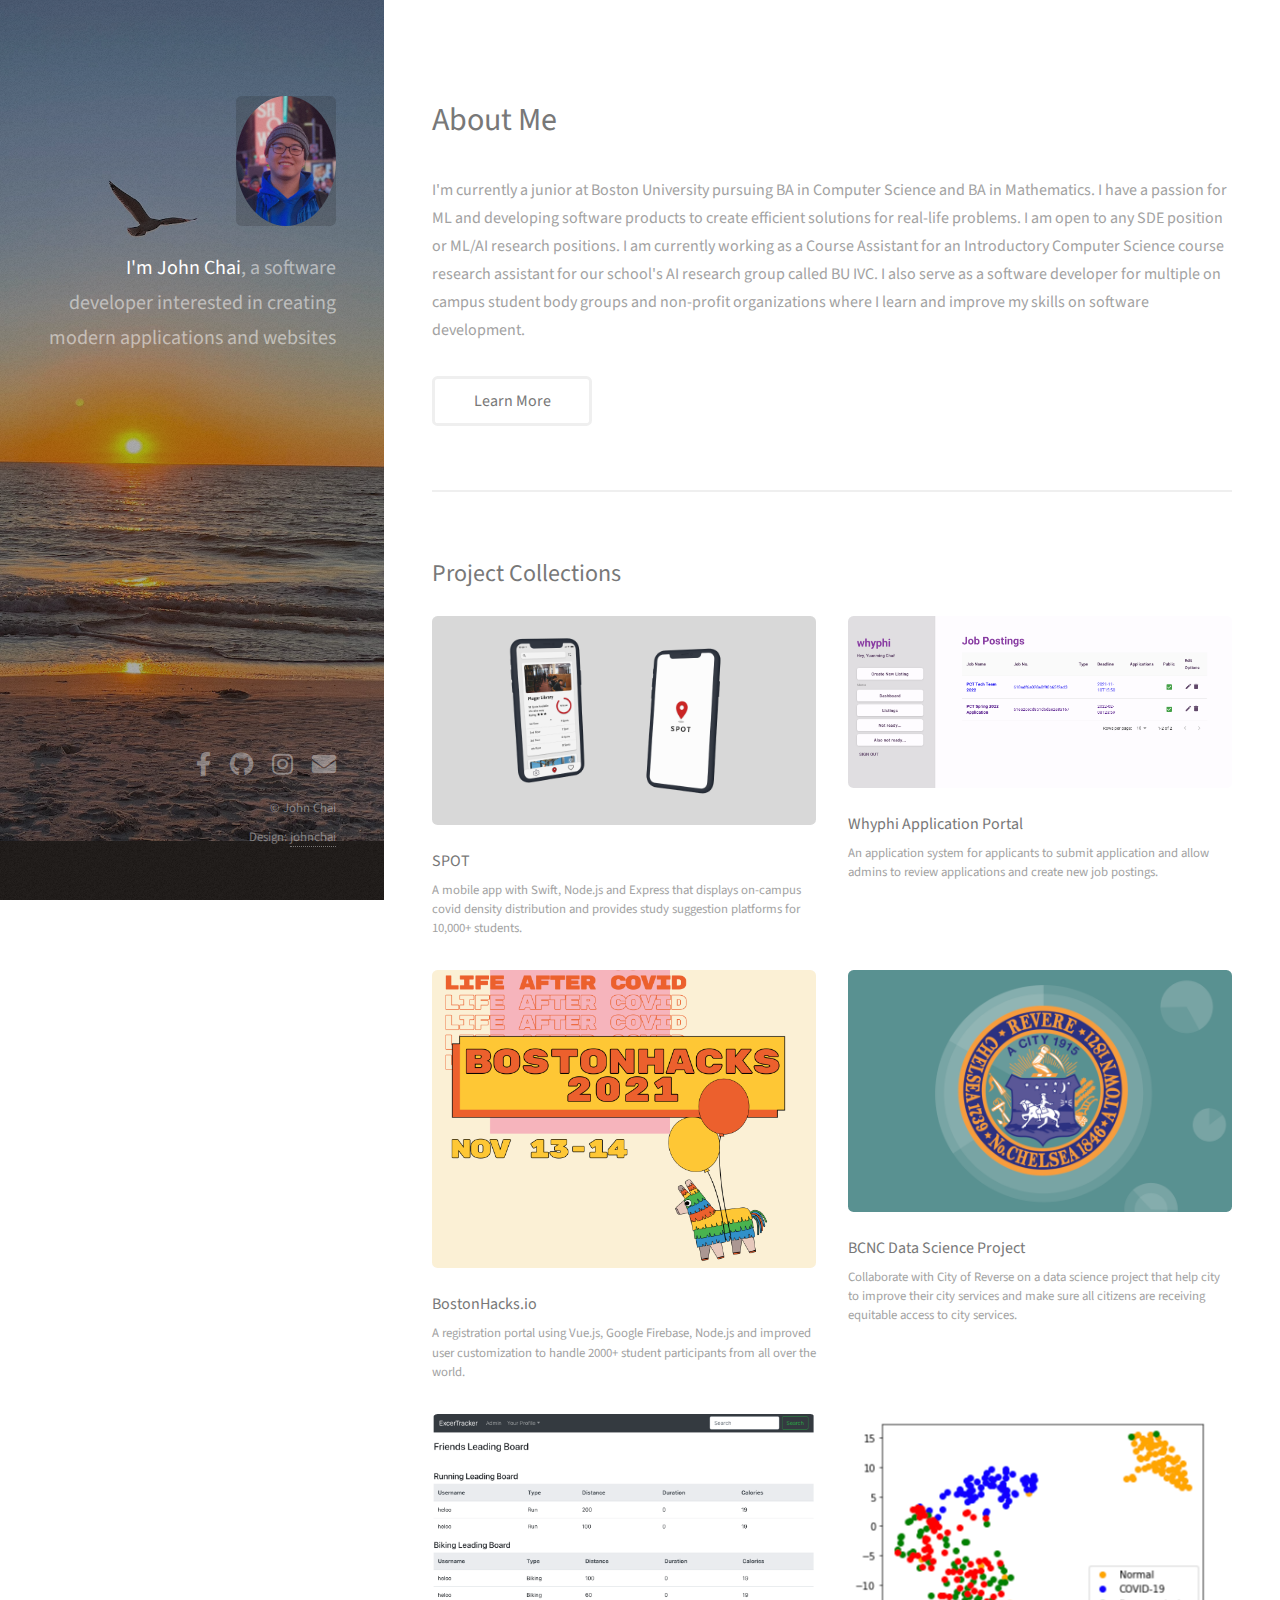
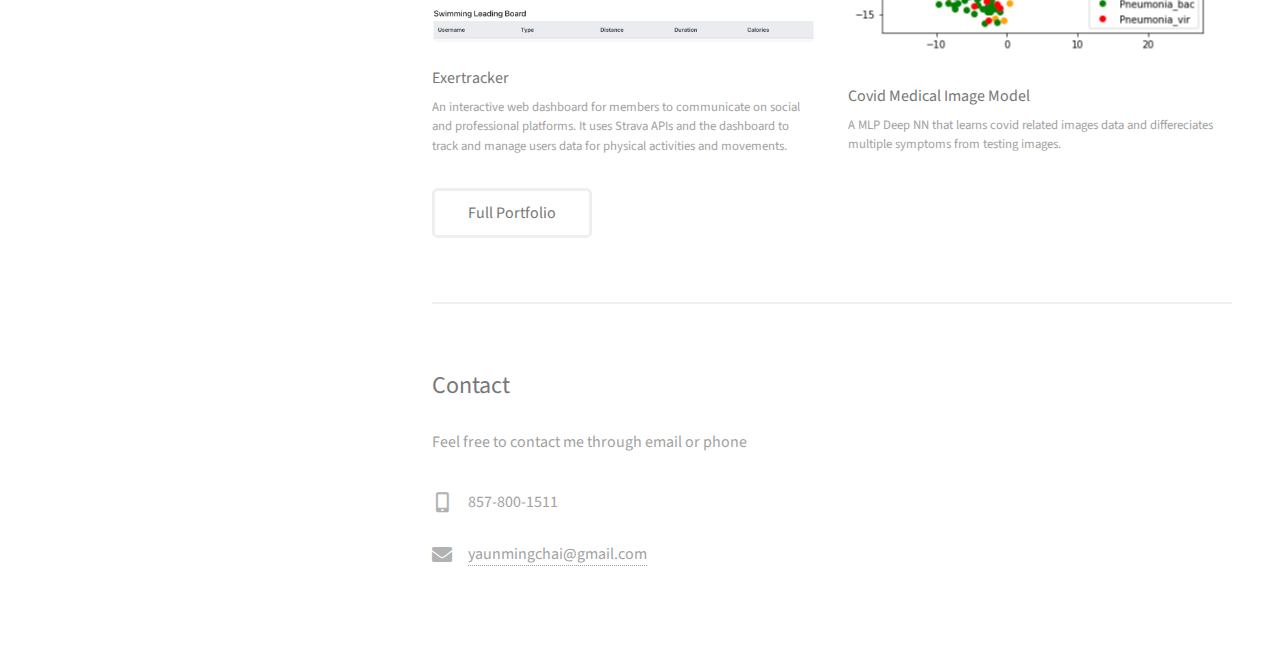
==== commit 744d7ee8: "img" ====
--- a/index.html
+++ b/index.html
@@ -35,7 +35,7 @@
 						open to any SDE position or ML/AI research positions. I am currently working as a Course Assistant for an Introductory Computer Science course research assistant for our school's AI research group called BU IVC.
 						I also serve as a software developer for multiple on campus student body groups and non-profit organizations where I learn and improve my skills on software development.</p>
 						<ul class="actions">
-							<li><a href="#" class="button">Learn More</a></li>
+							<li><a href="https://www.linkedin.com/in/john-yuanming-chai/" class="button">Learn More</a></li>
 						</ul>
 					</section>
 
@@ -56,33 +56,33 @@
 						<h2>Project Collections</h2>
 						<div class="row">
 							<article class="col-6 col-12-xsmall work-item">
-								<a href="images/fulls/spot-app.jpg" class="image fit thumb"><img src="images/thumbs/spot-app.jpg" alt="" /></a>
+								<a href="https://github.com/Spark-Spot"><img class="image fit thumb" src="images/thumbs/spot-app.jpg" alt="" /></a>
 								<a href="https://github.com/Spark-Spot"><h3>SPOT</h3></a>
 								<p>A mobile app with Swift, Node.js and Express that displays on-campus covid density distribution and provides study suggestion platforms for 10,000+ students.</p>
 							</article>
 							<article class="col-6 col-12-xsmall work-item">
-								<a href="images/fulls/why-phi.jpg" class="image fit thumb"><img src="images/thumbs/why-phi.jpg" alt="" /></a>
+								<a href="https://www.why-phi.com/"><img class="image fit thumb" src="images/thumbs/why-phi.jpg" alt="" /></a>
 								<a href="https://www.why-phi.com/"><h3>Whyphi Application Portal</h3></a>
 								<p>An application system for applicants to submit application and allow admins to review applications and create new job postings.</p>
 							</article>
 							<article class="col-6 col-12-xsmall work-item">
-								<a href="images/fulls/bostonhacks.jpg" class="image fit thumb"><img src="images/thumbs/bostonhacks.jpg" alt="" /></a>
+								<a href="https://bostonhacks.io/"><img class="image fit thumb" src="images/thumbs/bostonhacks.jpg" alt="" /></a>
 								<a href="https://bostonhacks.io/"><h3>BostonHacks.io</h3></a>
 								<p>A registration portal using Vue.js, Google Firebase, Node.js and improved user customization to handle 2000+ student participants from all over the world.</p>
 							</article>
 							<article class="col-6 col-12-xsmall work-item">
-								<a href="images/fulls/ds.jpg" class="image fit thumb"><img src="images/thumbs/ds.jpg" alt="" /></a>
+								<a href="https://github.com/relishyeah/CS506Spring2021Repository/tree/master/City%20of%20Revere%20Service%20Data%20Project"><img class="image fit thumb" src="images/thumbs/ds.jpg" alt="" /></a>
 								<a href="https://github.com/relishyeah/CS506Spring2021Repository/tree/master/City%20of%20Revere%20Service%20Data%20Project
 								"><h3>BCNC Data Science Project</h3></a>
 								<p>Collaborate with City of Reverse on a data science project that help city to improve their city services and make sure all citizens are receiving equitable access to city services.</p>
 							</article>
 							<article class="col-6 col-12-xsmall work-item">
-								<a href="images/fulls/exer.jpg" class="image fit thumb"><img src="images/thumbs/exer.jpg" alt="" /></a>
+								<a href="https://github.com/ychai23/exercise-tracker"><img class="image fit thumb" src="images/thumbs/exer.jpg" alt="" /></a>
 								<a href="https://github.com/ychai23/exercise-tracker"><h3>Exertracker</h3></a>
 								<p>An interactive web dashboard for members to communicate on social and professional platforms. It uses Strava APIs and the dashboard to track and manage users data for physical activities and movements.</p>
 							</article>
 							<article class="col-6 col-12-xsmall work-item">
-								<a href="images/fulls/cluster.jpg" class="image fit thumb"><img src="images/thumbs/cluster.jpg" alt="" /></a>
+								<a href="https://drive.google.com/drive/folders/11PbTrbh6qh9ChHrZSF-JGYAk5ODdyg8t?usp=sharing"><img class="image fit thumb" src="images/thumbs/cluster.jpg" alt="" /></a>
 								<a href="https://drive.google.com/drive/folders/11PbTrbh6qh9ChHrZSF-JGYAk5ODdyg8t?usp=sharing"><h3>Covid Medical Image Model</h3></a>
 								<p>A MLP Deep NN that learns covid related images data and differeciates multiple symptoms from testing images.</p>
 							</article>
--- a/assets/css/main.css
+++ b/assets/css/main.css
@@ -2036,7 +2036,6 @@
 		}
 
 /* Image */
-
 	.image {
 		border-radius: 0.35em;
 		border: 0;
@@ -2138,7 +2137,7 @@
 		}
 
 			.image.avatar:before {
-				display: none;
+				/* display: none; */
 			}
 
 			.image.avatar img {
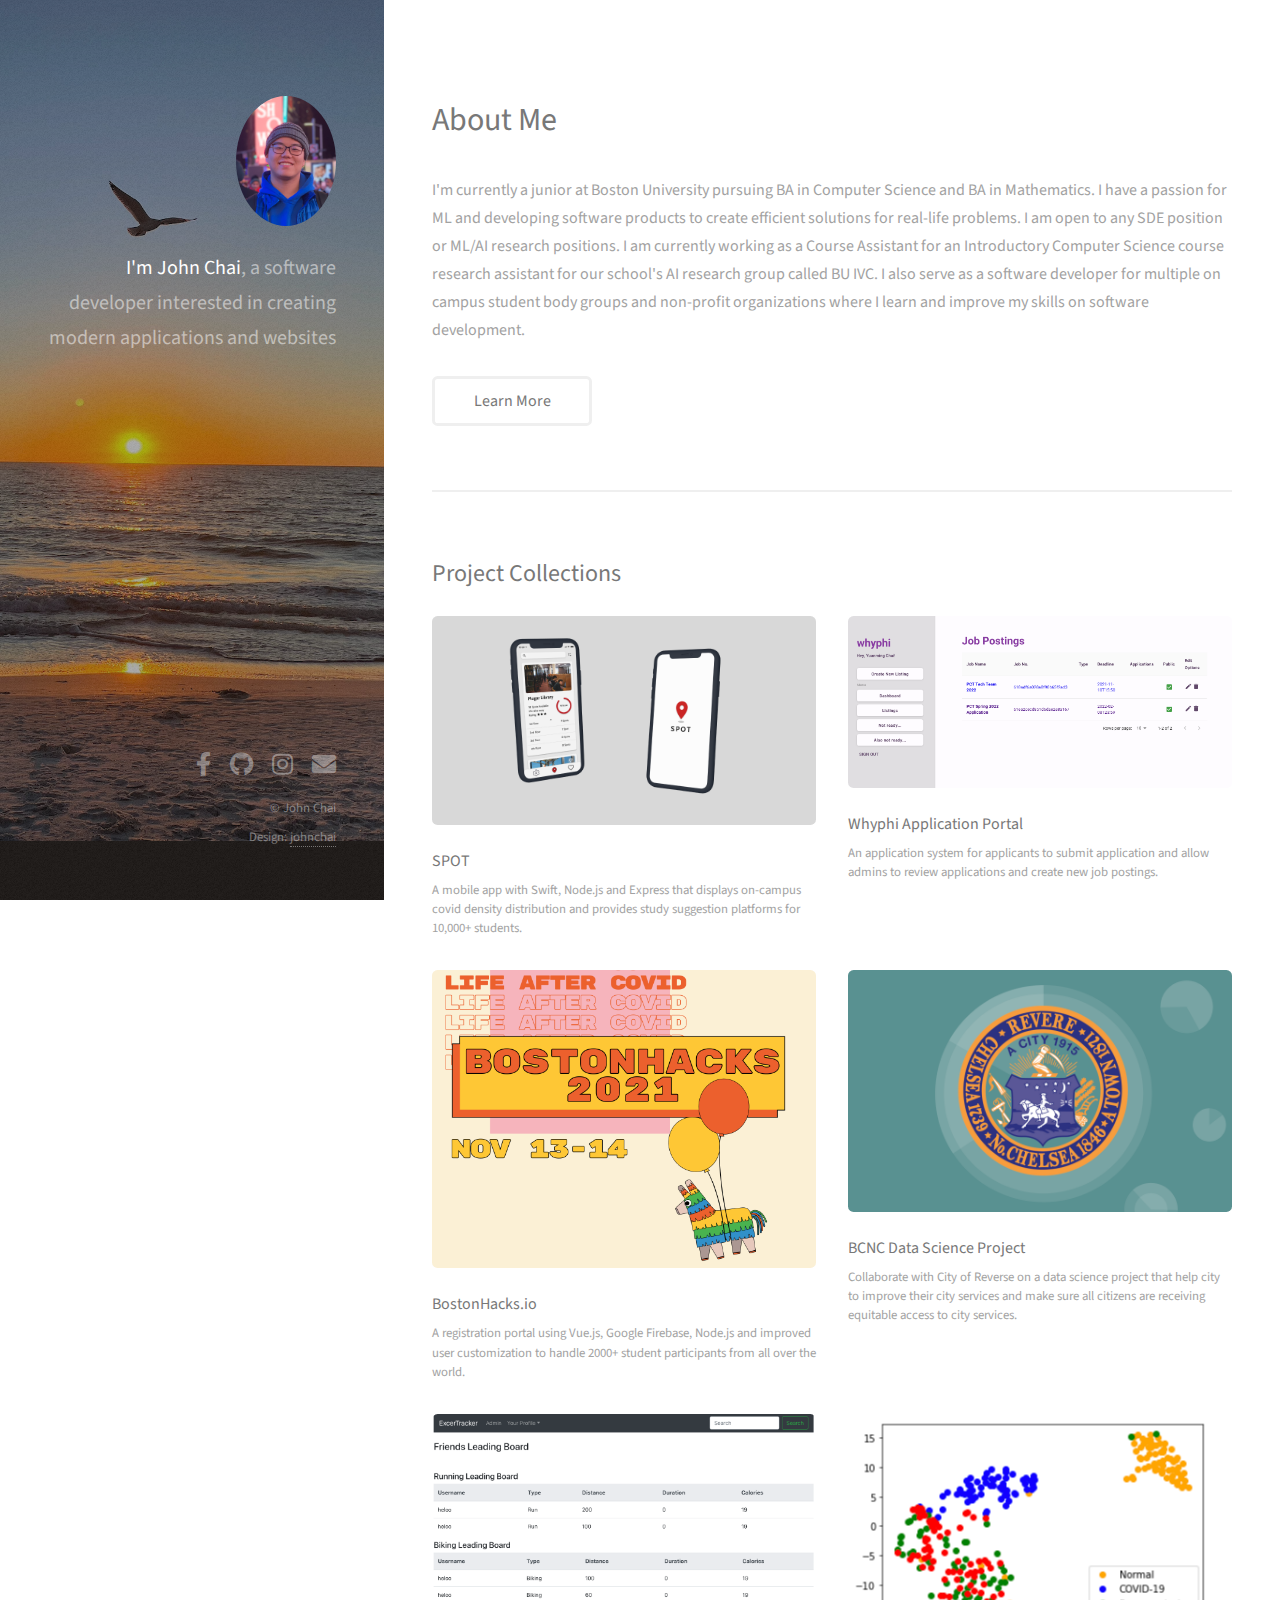
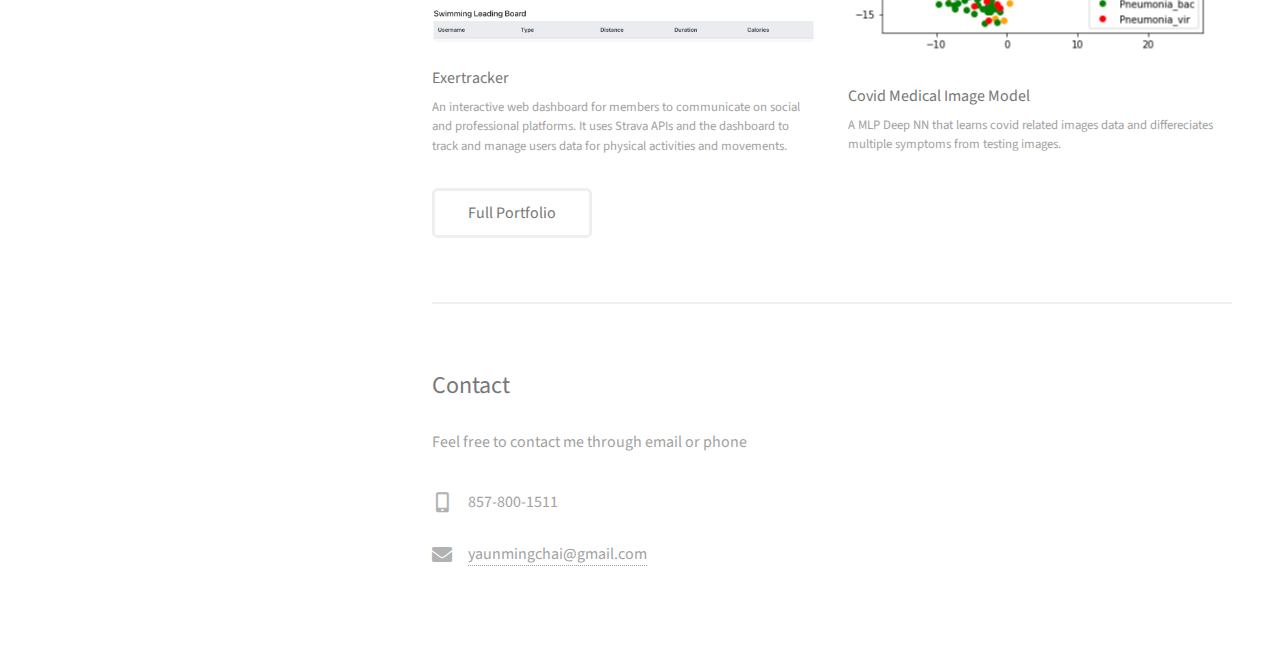
==== commit 0a8493c0: "cleanup" ====
--- a/index.html
+++ b/index.html
@@ -1,9 +1,4 @@
 <!DOCTYPE HTML>
-<!--
-	Strata by HTML5 UP
-	html5up.net | @ajlkn
-	Free for personal and commercial use under the CCA 3.0 license (html5up.net/license)
--->
 <html>
 	<head>
 		<title>John Chai</title>
@@ -38,18 +33,6 @@
 							<li><a href="https://www.linkedin.com/in/john-yuanming-chai/" class="button">Learn More</a></li>
 						</ul>
 					</section>
-
-				
-					<!-- <section id="one-p2">
-						<header class="major">
-							<h2>Experiences</h2>
-						</header>
-						<hr />
-							<h4>RedHat - Software Engineer</h4>
-							<h4>BU Spark - Product Manager</h4>
-							<h4>BU IVC - Research Assistant</h4>
-						<hr />
-					</section> -->
 
 				<!-- Two -->
 					<section id="two">
@@ -111,325 +94,6 @@
 							</div>
 						</div>
 					</section>
-
-				<!-- Four -->
-				<!--
-					<section id="four">
-						<h2>Elements</h2>
-
-						<section>
-							<h4>Text</h4>
-							<p>This is <b>bold</b> and this is <strong>strong</strong>. This is <i>italic</i> and this is <em>emphasized</em>.
-							This is <sup>superscript</sup> text and this is <sub>subscript</sub> text.
-							This is <u>underlined</u> and this is code: <code>for (;;) { ... }</code>. Finally, <a href="#">this is a link</a>.</p>
-							<hr />
-							<header>
-								<h4>Heading with a Subtitle</h4>
-								<p>Lorem ipsum dolor sit amet nullam id egestas urna aliquam</p>
-							</header>
-							<p>Nunc lacinia ante nunc ac lobortis. Interdum adipiscing gravida odio porttitor sem non mi integer non faucibus ornare mi ut ante amet placerat aliquet. Volutpat eu sed ante lacinia sapien lorem accumsan varius montes viverra nibh in adipiscing blandit tempus accumsan.</p>
-							<header>
-								<h5>Heading with a Subtitle</h5>
-								<p>Lorem ipsum dolor sit amet nullam id egestas urna aliquam</p>
-							</header>
-							<p>Nunc lacinia ante nunc ac lobortis. Interdum adipiscing gravida odio porttitor sem non mi integer non faucibus ornare mi ut ante amet placerat aliquet. Volutpat eu sed ante lacinia sapien lorem accumsan varius montes viverra nibh in adipiscing blandit tempus accumsan.</p>
-							<hr />
-							<h2>Heading Level 2</h2>
-							<h3>Heading Level 3</h3>
-							<h4>Heading Level 4</h4>
-							<h5>Heading Level 5</h5>
-							<h6>Heading Level 6</h6>
-							<hr />
-							<h5>Blockquote</h5>
-							<blockquote>Fringilla nisl. Donec accumsan interdum nisi, quis tincidunt felis sagittis eget tempus euismod. Vestibulum ante ipsum primis in faucibus vestibulum. Blandit adipiscing eu felis iaculis volutpat ac adipiscing accumsan faucibus. Vestibulum ante ipsum primis in faucibus lorem ipsum dolor sit amet nullam adipiscing eu felis.</blockquote>
-							<h5>Preformatted</h5>
-							<pre><code>i = 0;
-
-while (!deck.isInOrder()) {
-print 'Iteration ' + i;
-deck.shuffle();
-i++;
-}
-
-print 'It took ' + i + ' iterations to sort the deck.';</code></pre>
-						</section>
-
-						<section>
-							<h4>Lists</h4>
-							<div class="row">
-								<div class="col-6 col-12-xsmall">
-									<h5>Unordered</h5>
-									<ul>
-										<li>Dolor pulvinar etiam magna etiam.</li>
-										<li>Sagittis adipiscing lorem eleifend.</li>
-										<li>Felis enim feugiat dolore viverra.</li>
-									</ul>
-									<h5>Alternate</h5>
-									<ul class="alt">
-										<li>Dolor pulvinar etiam magna etiam.</li>
-										<li>Sagittis adipiscing lorem eleifend.</li>
-										<li>Felis enim feugiat dolore viverra.</li>
-									</ul>
-								</div>
-								<div class="col-6 col-12-xsmall">
-									<h5>Ordered</h5>
-									<ol>
-										<li>Dolor pulvinar etiam magna etiam.</li>
-										<li>Etiam vel felis at lorem sed viverra.</li>
-										<li>Felis enim feugiat dolore viverra.</li>
-										<li>Dolor pulvinar etiam magna etiam.</li>
-										<li>Etiam vel felis at lorem sed viverra.</li>
-										<li>Felis enim feugiat dolore viverra.</li>
-									</ol>
-									<h5>Icons</h5>
-									<ul class="icons">
-										<li><a href="#" class="icon brands fa-twitter"><span class="label">Twitter</span></a></li>
-										<li><a href="#" class="icon brands fa-facebook-f"><span class="label">Facebook</span></a></li>
-										<li><a href="#" class="icon brands fa-instagram"><span class="label">Instagram</span></a></li>
-										<li><a href="#" class="icon brands fa-github"><span class="label">Github</span></a></li>
-										<li><a href="#" class="icon brands fa-dribbble"><span class="label">Dribbble</span></a></li>
-										<li><a href="#" class="icon brands fa-tumblr"><span class="label">Tumblr</span></a></li>
-									</ul>
-								</div>
-							</div>
-							<h5>Actions</h5>
-							<ul class="actions">
-								<li><a href="#" class="button primary">Default</a></li>
-								<li><a href="#" class="button">Default</a></li>
-							</ul>
-							<ul class="actions small">
-								<li><a href="#" class="button primary small">Small</a></li>
-								<li><a href="#" class="button small">Small</a></li>
-							</ul>
-							<div class="row">
-								<div class="col-6 col-12-small">
-									<ul class="actions stacked">
-										<li><a href="#" class="button primary">Default</a></li>
-										<li><a href="#" class="button">Default</a></li>
-									</ul>
-								</div>
-								<div class="col-6 col-12-small">
-									<ul class="actions stacked">
-										<li><a href="#" class="button primary small">Small</a></li>
-										<li><a href="#" class="button small">Small</a></li>
-									</ul>
-								</div>
-								<div class="col-6 col-12-small">
-									<ul class="actions stacked">
-										<li><a href="#" class="button primary fit">Default</a></li>
-										<li><a href="#" class="button fit">Default</a></li>
-									</ul>
-								</div>
-								<div class="col-6 col-12-small">
-									<ul class="actions stacked">
-										<li><a href="#" class="button primary small fit">Small</a></li>
-										<li><a href="#" class="button small fit">Small</a></li>
-									</ul>
-								</div>
-							</div>
-						</section>
-
-						<section>
-							<h4>Table</h4>
-							<h5>Default</h5>
-							<div class="table-wrapper">
-								<table>
-									<thead>
-										<tr>
-											<th>Name</th>
-											<th>Description</th>
-											<th>Price</th>
-										</tr>
-									</thead>
-									<tbody>
-										<tr>
-											<td>Item One</td>
-											<td>Ante turpis integer aliquet porttitor.</td>
-											<td>29.99</td>
-										</tr>
-										<tr>
-											<td>Item Two</td>
-											<td>Vis ac commodo adipiscing arcu aliquet.</td>
-											<td>19.99</td>
-										</tr>
-										<tr>
-											<td>Item Three</td>
-											<td> Morbi faucibus arcu accumsan lorem.</td>
-											<td>29.99</td>
-										</tr>
-										<tr>
-											<td>Item Four</td>
-											<td>Vitae integer tempus condimentum.</td>
-											<td>19.99</td>
-										</tr>
-										<tr>
-											<td>Item Five</td>
-											<td>Ante turpis integer aliquet porttitor.</td>
-											<td>29.99</td>
-										</tr>
-									</tbody>
-									<tfoot>
-										<tr>
-											<td colspan="2"></td>
-											<td>100.00</td>
-										</tr>
-									</tfoot>
-								</table>
-							</div>
-
-							<h5>Alternate</h5>
-							<div class="table-wrapper">
-								<table class="alt">
-									<thead>
-										<tr>
-											<th>Name</th>
-											<th>Description</th>
-											<th>Price</th>
-										</tr>
-									</thead>
-									<tbody>
-										<tr>
-											<td>Item One</td>
-											<td>Ante turpis integer aliquet porttitor.</td>
-											<td>29.99</td>
-										</tr>
-										<tr>
-											<td>Item Two</td>
-											<td>Vis ac commodo adipiscing arcu aliquet.</td>
-											<td>19.99</td>
-										</tr>
-										<tr>
-											<td>Item Three</td>
-											<td> Morbi faucibus arcu accumsan lorem.</td>
-											<td>29.99</td>
-										</tr>
-										<tr>
-											<td>Item Four</td>
-											<td>Vitae integer tempus condimentum.</td>
-											<td>19.99</td>
-										</tr>
-										<tr>
-											<td>Item Five</td>
-											<td>Ante turpis integer aliquet porttitor.</td>
-											<td>29.99</td>
-										</tr>
-									</tbody>
-									<tfoot>
-										<tr>
-											<td colspan="2"></td>
-											<td>100.00</td>
-										</tr>
-									</tfoot>
-								</table>
-							</div>
-						</section>
-
-						<section>
-							<h4>Buttons</h4>
-							<ul class="actions">
-								<li><a href="#" class="button primary">Primary</a></li>
-								<li><a href="#" class="button">Default</a></li>
-							</ul>
-							<ul class="actions">
-								<li><a href="#" class="button large">Large</a></li>
-								<li><a href="#" class="button">Default</a></li>
-								<li><a href="#" class="button small">Small</a></li>
-							</ul>
-							<ul class="actions fit">
-								<li><a href="#" class="button primary fit">Fit</a></li>
-								<li><a href="#" class="button fit">Fit</a></li>
-							</ul>
-							<ul class="actions fit small">
-								<li><a href="#" class="button primary fit small">Fit + Small</a></li>
-								<li><a href="#" class="button fit small">Fit + Small</a></li>
-							</ul>
-							<ul class="actions">
-								<li><a href="#" class="button primary icon solid fa-download">Icon</a></li>
-								<li><a href="#" class="button icon solid fa-download">Icon</a></li>
-							</ul>
-							<ul class="actions">
-								<li><span class="button primary disabled">Primary</span></li>
-								<li><span class="button disabled">Default</span></li>
-							</ul>
-						</section>
-
-						<section>
-							<h4>Form</h4>
-							<form method="post" action="#">
-								<div class="row gtr-uniform gtr-50">
-									<div class="col-6 col-12-xsmall">
-										<input type="text" name="demo-name" id="demo-name" value="" placeholder="Name" />
-									</div>
-									<div class="col-6 col-12-xsmall">
-										<input type="email" name="demo-email" id="demo-email" value="" placeholder="Email" />
-									</div>
-									<div class="col-12">
-										<select name="demo-category" id="demo-category">
-											<option value="">- Category -</option>
-											<option value="1">Manufacturing</option>
-											<option value="1">Shipping</option>
-											<option value="1">Administration</option>
-											<option value="1">Human Resources</option>
-										</select>
-									</div>
-									<div class="col-4 col-12-small">
-										<input type="radio" id="demo-priority-low" name="demo-priority" checked>
-										<label for="demo-priority-low">Low Priority</label>
-									</div>
-									<div class="col-4 col-12-small">
-										<input type="radio" id="demo-priority-normal" name="demo-priority">
-										<label for="demo-priority-normal">Normal Priority</label>
-									</div>
-									<div class="col-4 col-12-small">
-										<input type="radio" id="demo-priority-high" name="demo-priority">
-										<label for="demo-priority-high">High Priority</label>
-									</div>
-									<div class="col-6 col-12-small">
-										<input type="checkbox" id="demo-copy" name="demo-copy">
-										<label for="demo-copy">Email me a copy of this message</label>
-									</div>
-									<div class="col-6 col-12-small">
-										<input type="checkbox" id="demo-human" name="demo-human" checked>
-										<label for="demo-human">I am a human and not a robot</label>
-									</div>
-									<div class="col-12">
-										<textarea name="demo-message" id="demo-message" placeholder="Enter your message" rows="6"></textarea>
-									</div>
-									<div class="col-12">
-										<ul class="actions">
-											<li><input type="submit" value="Send Message" class="primary" /></li>
-											<li><input type="reset" value="Reset" /></li>
-										</ul>
-									</div>
-								</div>
-							</form>
-						</section>
-
-						<section>
-							<h4>Image</h4>
-							<h5>Fit</h5>
-							<div class="box alt">
-								<div class="row gtr-50 gtr-uniform">
-									<div class="col-12"><span class="image fit"><img src="images/fulls/05.jpg" alt="" /></span></div>
-									<div class="col-4"><span class="image fit"><img src="images/thumbs/01.jpg" alt="" /></span></div>
-									<div class="col-4"><span class="image fit"><img src="images/thumbs/02.jpg" alt="" /></span></div>
-									<div class="col-4"><span class="image fit"><img src="images/thumbs/03.jpg" alt="" /></span></div>
-									<div class="col-4"><span class="image fit"><img src="images/thumbs/04.jpg" alt="" /></span></div>
-									<div class="col-4"><span class="image fit"><img src="images/thumbs/05.jpg" alt="" /></span></div>
-									<div class="col-4"><span class="image fit"><img src="images/thumbs/06.jpg" alt="" /></span></div>
-									<div class="col-4"><span class="image fit"><img src="images/thumbs/03.jpg" alt="" /></span></div>
-									<div class="col-4"><span class="image fit"><img src="images/thumbs/02.jpg" alt="" /></span></div>
-									<div class="col-4"><span class="image fit"><img src="images/thumbs/01.jpg" alt="" /></span></div>
-								</div>
-							</div>
-							<h5>Left &amp; Right</h5>
-							<p><span class="image left"><img src="images/avatar.jpg" alt="" /></span>Fringilla nisl. Donec accumsan interdum nisi, quis tincidunt felis sagittis eget. tempus euismod. Vestibulum ante ipsum primis in faucibus vestibulum. Blandit adipiscing eu felis iaculis volutpat ac adipiscing accumsan eu faucibus. Integer ac pellentesque praesent tincidunt felis sagittis eget. tempus euismod. Vestibulum ante ipsum primis in faucibus vestibulum. Blandit adipiscing eu felis iaculis volutpat ac adipiscing accumsan eu faucibus. Integer ac pellentesque praesent. Donec accumsan interdum nisi, quis tincidunt felis sagittis eget. tempus euismod. Vestibulum ante ipsum primis in faucibus vestibulum. Blandit adipiscing eu felis iaculis volutpat ac adipiscing accumsan eu faucibus. Integer ac pellentesque praesent tincidunt felis sagittis eget. tempus euismod. Vestibulum ante ipsum primis in faucibus vestibulum. Blandit adipiscing eu felis iaculis volutpat ac adipiscing accumsan eu faucibus. Integer ac pellentesque praesent.</p>
-							<p><span class="image right"><img src="images/avatar.jpg" alt="" /></span>Fringilla nisl. Donec accumsan interdum nisi, quis tincidunt felis sagittis eget. tempus euismod. Vestibulum ante ipsum primis in faucibus vestibulum. Blandit adipiscing eu felis iaculis volutpat ac adipiscing accumsan eu faucibus. Integer ac pellentesque praesent tincidunt felis sagittis eget. tempus euismod. Vestibulum ante ipsum primis in faucibus vestibulum. Blandit adipiscing eu felis iaculis volutpat ac adipiscing accumsan eu faucibus. Integer ac pellentesque praesent. Donec accumsan interdum nisi, quis tincidunt felis sagittis eget. tempus euismod. Vestibulum ante ipsum primis in faucibus vestibulum. Blandit adipiscing eu felis iaculis volutpat ac adipiscing accumsan eu faucibus. Integer ac pellentesque praesent tincidunt felis sagittis eget. tempus euismod. Vestibulum ante ipsum primis in faucibus vestibulum. Blandit adipiscing eu felis iaculis volutpat ac adipiscing accumsan eu faucibus. Integer ac pellentesque praesent.</p>
-						</section>
-
-					</section>
-				-->
-
 			</div>
 
 		<!-- Footer -->
@@ -439,7 +103,7 @@
 						<li><a href="https://www.facebook.com/yuanming.chai/" class="icon brands fa-facebook-f"><span class="label">Facebook</span></a></li>
 						<li><a href="https://github.com/ychai23" class="icon brands fa-github"><span class="label">Github</span></a></li>
 						<li><a href="https://www.instagram.com/chai1891/" class="icon brands fa-instagram"><span class="label">Instagram</span></a></li>
-						<li><a href="yaunmingchai@gmail.com" class="icon solid fa-envelope"><span class="label">Email</span></a></li>
+						<li><a href="mailto: yaunmingchai@gmail.com" class="icon solid fa-envelope"><span class="label">Email</span></a></li>
 					</ul>
 					<ul class="copyright">
 						<li>&copy; John Chai</li><li>Design: <a href="http://johnchai.github.io">johnchai</a></li>
--- a/assets/css/main.css
+++ b/assets/css/main.css
@@ -2137,7 +2137,7 @@
 		}
 
 			.image.avatar:before {
-				/* display: none; */
+				display: none;
 			}
 
 			.image.avatar img {
